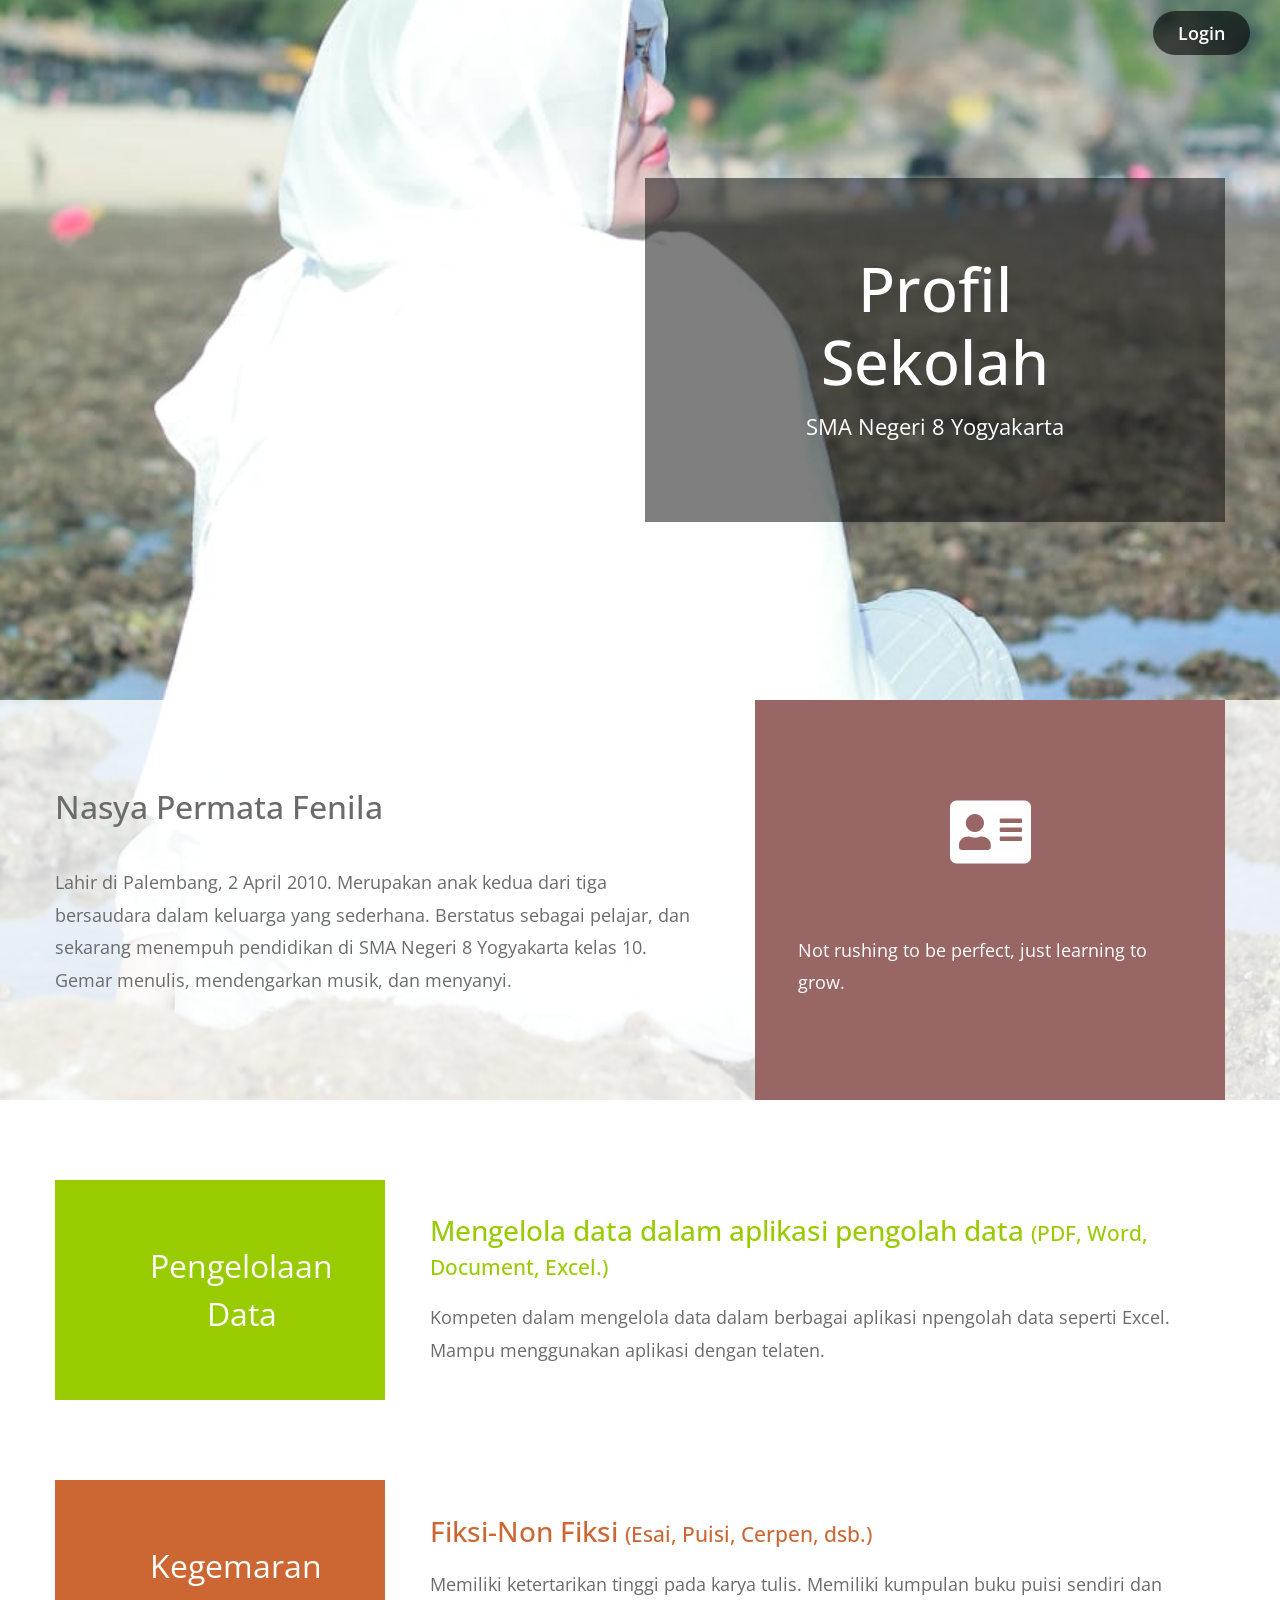
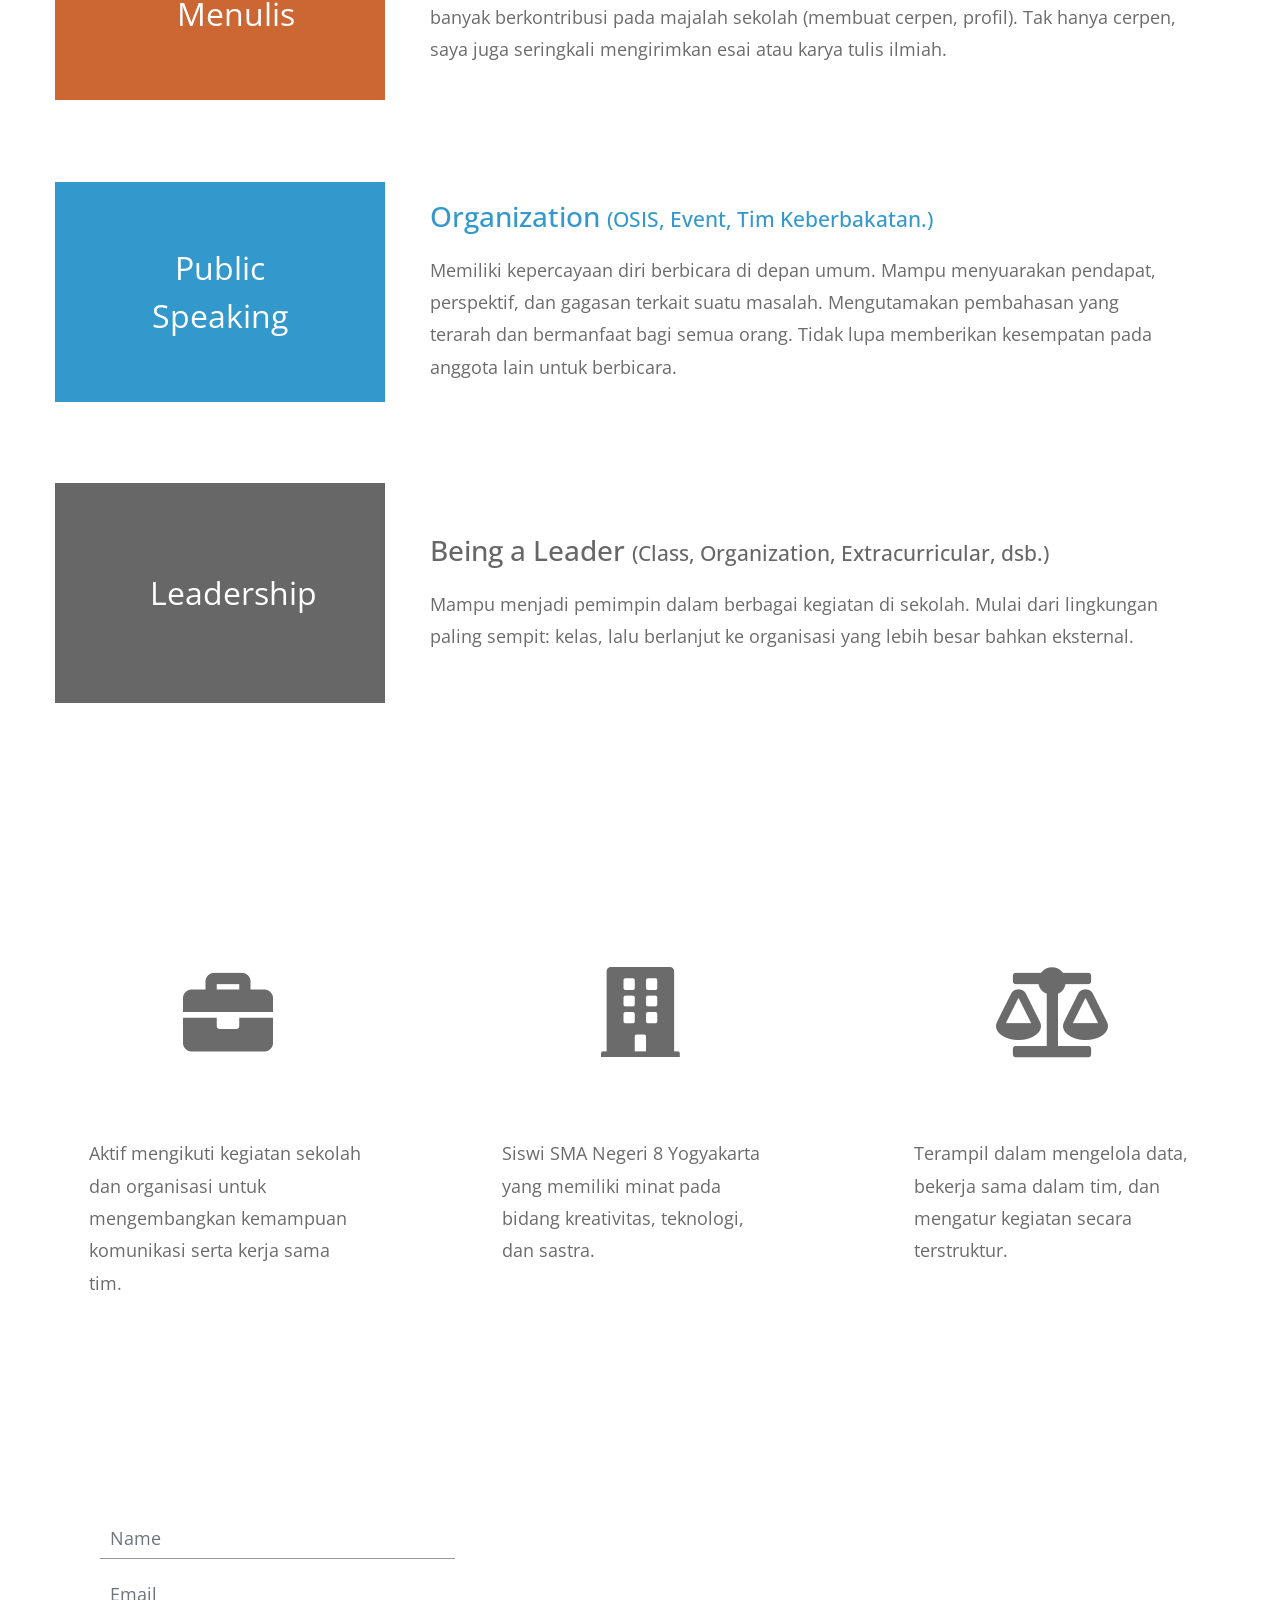
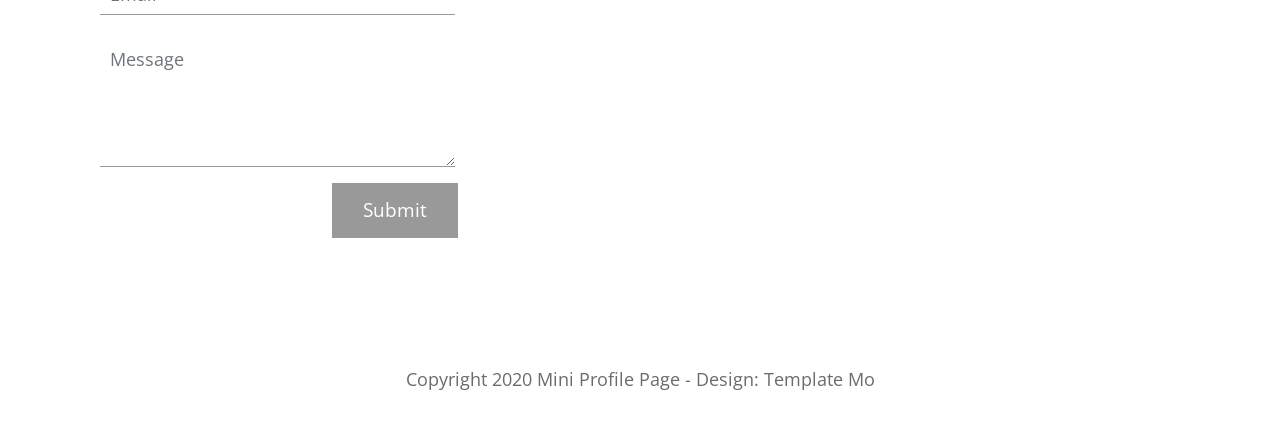
==== index.html @ 08b3619f "Update index.html" ====
<!DOCTYPE html>
<html lang="en">
  <head>
    <meta charset="UTF-8" />
    <meta name="viewport" content="width=device-width, initial-scale=1.0" />
    <meta http-equiv="X-UA-Compatible" content="ie=edge" />
    <link rel="stylesheet" href="https://fonts.googleapis.com/css?family=Open+Sans:400,600" />
    <link rel="stylesheet" href="css/all.min.css" />
    <link rel="stylesheet" href="css/bootstrap.min.css" />
    <link rel="stylesheet" href="css/templatemo-style.css" />
    <title>Profil - Nasya Permata Fenila</title>
    
<!--
Mini Profile Template
https://templatemo.com/tm-530-mini-profile
-->
  </head>
  <body>
    
<div class="login-container">
  <a href="login/index.html" class="login-btn">Login</a>
</div>
    
    <!-- Welcome Section -->
    <section id="tmWelcome" class="parallax-window" data-parallax="scroll" data-image-src="img/WhatsApp Image 2026-05-20 at 10.12.50.jpeg">
      <div class="container-fluid tm-brand-container-outer">
        <div class="row">
          <div class="col-12">
            <!-- Logo Area -->
            <!-- Black transparent bg -->
            <div class="ml-auto mr-0 tm-bg-black-transparent text-white tm-brand-container-inner">
              <div class="tm-brand-container text-center">
                <h1 class="tm-brand-name">Profil Sekolah</h1>
                <p class="tm-brand-description mb-0">SMA Negeri 8 Yogyakarta</p>
              </div>
            </div>
          </div>
        </div>
      </div>

      <div class="tm-bg-white-transparent tm-welcome-container">
        <div class="container-fluid">
          <div class="row h-100">
            <!-- Welcome Text -->
            <!-- White transparent bg -->
            <div class="col-md-7 tm-welcome-left-col">
              <div class="tm-welcome-left">
                <h2 class="tm-welcome-title">Nasya Permata Fenila</h2>
                <h3 id="welcomeUser"></h3>
                <p class="pb-0">
                  Lahir di Palembang, 2 April 2010. Merupakan anak kedua dari tiga bersaudara dalam keluarga yang sederhana. Berstatus sebagai pelajar, dan sekarang menempuh pendidikan di SMA Negeri 8 Yogyakarta kelas 10. Gemar menulis, mendengarkan musik, dan menyanyi.  </p>
              </div>
            </div>
            <!-- Brown bg -->
            <div class="col-md-5">
              <div class="tm-welcome-right">
                <i class="fas fa-4x fa-address-card p-3 tm-welcome-icon"></i>
                <p class="mb-0">
                  Not rushing to be perfect, just learning to grow.
                </p>
              </div>
            </div>
          </div>
        </div>
      </div>
    </section>
    <!-- End Welcome section -->

    <!-- Portfolio section -->
    <section id="tmPortfolio">
      <div class="container-fluid">
        <div class="row">
          <div class="col-12">
            <div class="tm-portfolio-item">
              <div class="tm-portfolio-name text-white tm-bg-green">
                Pengelolaan Data
              </div>
              <div class="tm-portfolio-description">
                <h3 class="tm-text-green">
                  Mengelola data dalam aplikasi pengolah data
                  <span class="tm-title-small">(PDF, Word, Document, Excel.)</span>
                </h3>
                <p class="mb-0">
                  Kompeten dalam mengelola data dalam berbagai aplikasi npengolah data seperti Excel. Mampu menggunakan aplikasi dengan telaten.
                </p>
              </div>
            </div>

            <div class="tm-portfolio-item">
              <div class="tm-portfolio-name text-white tm-bg-orange">
                Kegemaran Menulis
              </div>
              <div class="tm-portfolio-description">
                <h3 class="tm-text-orange">
                  Fiksi-Non Fiksi
                  <span class="tm-title-small">(Esai, Puisi, Cerpen, dsb.)</span>
                </h3>
                <p class="mb-0">
                  Memiliki ketertarikan tinggi pada karya tulis. Memiliki kumpulan buku puisi sendiri dan banyak berkontribusi
                  pada majalah sekolah (membuat cerpen, profil).   Tak hanya cerpen, saya juga seringkali mengirimkan esai atau karya tulis ilmiah.
                </p>
              </div>
            </div>

            <div class="tm-portfolio-item">
              <div class="tm-portfolio-name text-white tm-bg-blue">
                Public Speaking
              </div>
              <div class="tm-portfolio-description">
                <h3 class="tm-text-blue">
                  Organization
                  <span class="tm-title-small">(OSIS, Event, Tim Keberbakatan.)</span>
                </h3>
                <p class="mb-0">
                  Memiliki kepercayaan diri berbicara di depan umum. Mampu menyuarakan pendapat, perspektif, dan gagasan terkait suatu masalah.
                  Mengutamakan pembahasan yang terarah dan bermanfaat bagi semua orang. Tidak lupa memberikan kesempatan pada anggota lain untuk berbicara.
                </p>
              </div>
            </div>

            <div class="tm-portfolio-item">
              <div class="tm-portfolio-name text-white tm-bg-dark-gray">
                Leadership
              </div>
              <div class="tm-portfolio-description">
                <h3 class="tm-text-dark-gray">
                  Being a Leader
                  <span class="tm-title-small">
                    (Class, Organization, Extracurricular, dsb.)
                  </span>
                </h3>
                <p class="mb-0">
                  Mampu menjadi pemimpin dalam berbagai kegiatan di sekolah. Mulai dari lingkungan paling sempit: kelas, lalu berlanjut ke organisasi yang lebih besar bahkan eksternal.
                </p>
              </div>
            </div>
          </div>
        </div>
      </div>
    </section>
    <!-- End portfolio section -->

    <!-- Contact section -->
    <div id="tmContact" class="parallax-window" data-parallax="scroll" data-image-src="img/img/WhatsApp Image 2026-05-20 at 10.12.40.jpeg">
      <div class="container-fluid">
        <div class="row">
          <div class="col-12">
            <div class="tm-contact-items-container">
              <div class="tm-contact-item">
                <i class="fas fa-5x fa-briefcase tm-contact-item-icon"></i>
                <p class="mb-0">
                  Aktif mengikuti kegiatan sekolah dan organisasi untuk mengembangkan kemampuan komunikasi serta kerja sama tim.
                </p>
              </div>
              <div class="tm-contact-item">
                <i class="fas fa-5x fa-building tm-contact-item-icon"></i>
                <p class="mb-0">
                  Siswi SMA Negeri 8 Yogyakarta yang memiliki minat pada bidang kreativitas, teknologi, dan sastra.
                </p>
              </div>

              <div class="tm-contact-item">
                <i class="fas fa-5x fa-balance-scale tm-contact-item-icon"></i>
                <p class="mb-0">
                  Terampil dalam mengelola data, bekerja sama dalam tim, dan mengatur kegiatan secara terstruktur.
                </p>
              </div>
            </div>
          </div>
        </div>

        <div class="row">
          <div class="col-12">
            <form
              action="index.html"
              method="POST"
              id="tmContactForm"
              class="tm-bg-white-transparent"
            >
              <div class="form-group">
                <input
                  type="text"
                  id="contact_name"
                  name="contact_name"
                  class="form-control rounded-0 border-top-0 border-right-0 border-left-0"
                  placeholder="Name"
                  required
                />
              </div>
              <div class="form-group">
                <input
                  type="email"
                  id="contact_email"
                  name="contact_email"
                  class="form-control rounded-0 border-top-0 border-right-0 border-left-0"
                  placeholder="Email"
                  required
                />
              </div>
              <div class="form-group">
                <textarea
                  rows="4"
                  id="contact_message"
                  name="contact_message"
                  class="form-control rounded-0 border-top-0 border-right-0 border-left-0"
                  placeholder="Message"
                  required
                ></textarea>
              </div>
              <div class="text-center">
                <button
                  type="submit"
                  class="btn tm-btn-submit rounded-0 text-white"
                >
                  Submit
                </button>
              </div>
            </form>
          </div>
        </div>
        <!-- row -->
        <div class="row">
          <footer class="col-12">
            <p class="text-center tm-copyright-text">
            Copyright 2020 Mini Profile Page 
            
            - Design: Template Mo</p>
          </footer>
        </div>
      </div>
      <!-- container -->
    </div>
    <!-- section -->
    <script src="js/jquery.min.js"></script>
    <script src="js/parallax.min.js"></script>
    <script>
      function detectMsBrowser() {
        using_ms_browser =
          navigator.appName == "Microsoft Internet Explorer" ||
          (navigator.appName == "Netscape" &&
            navigator.appVersion.indexOf("Edge") > -1) ||
          (navigator.appName == "Netscape" &&
            navigator.appVersion.indexOf("Trident") > -1);

        if (using_ms_browser == true) {
          alert(
            "Please use Chrome or Firefox for the best browsing experience!"
          );
        }
      }
      function setBrandMarginTop() {
        var bottomContainerHeight = $(".tm-welcome-container").height();

        $(".tm-brand-container-outer").css({
          "margin-top": -bottomContainerHeight + "px"
        });
      }

      $(function() {
        setBrandMarginTop();
        detectMsBrowser();

        // Handle window resize event
        $(window).resize(function() {
          setBrandMarginTop();
        });
      });
    <script src="login/js/welcome.js"></script>
  </body>
</html>
---- css/all.min.css ----
.fa,.fab,.fal,.far,.fas{-moz-osx-font-smoothing:grayscale;-webkit-font-smoothing:antialiased;display:inline-block;font-style:normal;font-variant:normal;text-rendering:auto;line-height:1}.fa-lg{font-size:1.33333em;line-height:.75em;vertical-align:-.0667em}.fa-xs{font-size:.75em}.fa-sm{font-size:.875em}.fa-1x{font-size:1em}.fa-2x{font-size:2em}.fa-3x{font-size:3em}.fa-4x{font-size:4em}.fa-5x{font-size:5em}.fa-6x{font-size:6em}.fa-7x{font-size:7em}.fa-8x{font-size:8em}.fa-9x{font-size:9em}.fa-10x{font-size:10em}.fa-fw{text-align:center;width:1.25em}.fa-ul{list-style-type:none;margin-left:2.5em;padding-left:0}.fa-ul>li{position:relative}.fa-li{left:-2em;position:absolute;text-align:center;width:2em;line-height:inherit}.fa-border{border:.08em solid #eee;border-radius:.1em;padding:.2em .25em .15em}.fa-pull-left{float:left}.fa-pull-right{float:right}.fa.fa-pull-left,.fab.fa-pull-left,.fal.fa-pull-left,.far.fa-pull-left,.fas.fa-pull-left{margin-right:.3em}.fa.fa-pull-right,.fab.fa-pull-right,.fal.fa-pull-right,.far.fa-pull-right,.fas.fa-pull-right{margin-left:.3em}.fa-spin{animation:fa-spin 2s infinite linear}.fa-pulse{animation:fa-spin 1s infinite steps(8)}@keyframes fa-spin{0%{transform:rotate(0deg)}to{transform:rotate(1turn)}}.fa-rotate-90{-ms-filter:"progid:DXImageTransform.Microsoft.BasicImage(rotation=1)";transform:rotate(90deg)}.fa-rotate-180{-ms-filter:"progid:DXImageTransform.Microsoft.BasicImage(rotation=2)";transform:rotate(180deg)}.fa-rotate-270{-ms-filter:"progid:DXImageTransform.Microsoft.BasicImage(rotation=3)";transform:rotate(270deg)}.fa-flip-horizontal{-ms-filter:"progid:DXImageTransform.Microsoft.BasicImage(rotation=0, mirror=1)";transform:scaleX(-1)}.fa-flip-vertical{transform:scaleY(-1)}.fa-flip-both,.fa-flip-horizontal.fa-flip-vertical,.fa-flip-vertical{-ms-filter:"progid:DXImageTransform.Microsoft.BasicImage(rotation=2, mirror=1)"}.fa-flip-both,.fa-flip-horizontal.fa-flip-vertical{transform:scale(-1)}:root .fa-flip-both,:root .fa-flip-horizontal,:root .fa-flip-vertical,:root .fa-rotate-90,:root .fa-rotate-180,:root .fa-rotate-270{filter:none}.fa-stack{display:inline-block;height:2em;line-height:2em;position:relative;vertical-align:middle;width:2.5em}.fa-stack-1x,.fa-stack-2x{left:0;position:absolute;text-align:center;width:100%}.fa-stack-1x{line-height:inherit}.fa-stack-2x{font-size:2em}.fa-inverse{color:#fff}.fa-500px:before{content:"\f26e"}.fa-accessible-icon:before{content:"\f368"}.fa-accusoft:before{content:"\f369"}.fa-acquisitions-incorporated:before{content:"\f6af"}.fa-ad:before{content:"\f641"}.fa-address-book:before{content:"\f2b9"}.fa-address-card:before{content:"\f2bb"}.fa-adjust:before{content:"\f042"}.fa-adn:before{content:"\f170"}.fa-adobe:before{content:"\f778"}.fa-adversal:before{content:"\f36a"}.fa-affiliatetheme:before{content:"\f36b"}.fa-air-freshener:before{content:"\f5d0"}.fa-algolia:before{content:"\f36c"}.fa-align-center:before{content:"\f037"}.fa-align-justify:before{content:"\f039"}.fa-align-left:before{content:"\f036"}.fa-align-right:before{content:"\f038"}.fa-alipay:before{content:"\f642"}.fa-allergies:before{content:"\f461"}.fa-amazon:before{content:"\f270"}.fa-amazon-pay:before{content:"\f42c"}.fa-ambulance:before{content:"\f0f9"}.fa-american-sign-language-interpreting:before{content:"\f2a3"}.fa-amilia:before{content:"\f36d"}.fa-anchor:before{content:"\f13d"}.fa-android:before{content:"\f17b"}.fa-angellist:before{content:"\f209"}.fa-angle-double-down:before{content:"\f103"}.fa-angle-double-left:before{content:"\f100"}.fa-angle-double-right:before{content:"\f101"}.fa-angle-double-up:before{content:"\f102"}.fa-angle-down:before{content:"\f107"}.fa-angle-left:before{content:"\f104"}.fa-angle-right:before{content:"\f105"}.fa-angle-up:before{content:"\f106"}.fa-angry:before{content:"\f556"}.fa-angrycreative:before{content:"\f36e"}.fa-angular:before{content:"\f420"}.fa-ankh:before{content:"\f644"}.fa-app-store:before{content:"\f36f"}.fa-app-store-ios:before{content:"\f370"}.fa-apper:before{content:"\f371"}.fa-apple:before{content:"\f179"}.fa-apple-alt:before{content:"\f5d1"}.fa-apple-pay:before{content:"\f415"}.fa-archive:before{content:"\f187"}.fa-archway:before{content:"\f557"}.fa-arrow-alt-circle-down:before{content:"\f358"}.fa-arrow-alt-circle-left:before{content:"\f359"}.fa-arrow-alt-circle-right:before{content:"\f35a"}.fa-arrow-alt-circle-up:before{content:"\f35b"}.fa-arrow-circle-down:before{content:"\f0ab"}.fa-arrow-circle-left:before{content:"\f0a8"}.fa-arrow-circle-right:before{content:"\f0a9"}.fa-arrow-circle-up:before{content:"\f0aa"}.fa-arrow-down:before{content:"\f063"}.fa-arrow-left:before{content:"\f060"}.fa-arrow-right:before{content:"\f061"}.fa-arrow-up:before{content:"\f062"}.fa-arrows-alt:before{content:"\f0b2"}.fa-arrows-alt-h:before{content:"\f337"}.fa-arrows-alt-v:before{content:"\f338"}.fa-artstation:before{content:"\f77a"}.fa-assistive-listening-systems:before{content:"\f2a2"}.fa-asterisk:before{content:"\f069"}.fa-asymmetrik:before{content:"\f372"}.fa-at:before{content:"\f1fa"}.fa-atlas:before{content:"\f558"}.fa-atlassian:before{content:"\f77b"}.fa-atom:before{content:"\f5d2"}.fa-audible:before{content:"\f373"}.fa-audio-description:before{content:"\f29e"}.fa-autoprefixer:before{content:"\f41c"}.fa-avianex:before{content:"\f374"}.fa-aviato:before{content:"\f421"}.fa-award:before{content:"\f559"}.fa-aws:before{content:"\f375"}.fa-baby:before{content:"\f77c"}.fa-baby-carriage:before{content:"\f77d"}.fa-backspace:before{content:"\f55a"}.fa-backward:before{content:"\f04a"}.fa-bacon:before{content:"\f7e5"}.fa-balance-scale:before{content:"\f24e"}.fa-ban:before{content:"\f05e"}.fa-band-aid:before{content:"\f462"}.fa-bandcamp:before{content:"\f2d5"}.fa-barcode:before{content:"\f02a"}.fa-bars:before{content:"\f0c9"}.fa-baseball-ball:before{content:"\f433"}.fa-basketball-ball:before{content:"\f434"}.fa-bath:before{content:"\f2cd"}.fa-battery-empty:before{content:"\f244"}.fa-battery-full:before{content:"\f240"}.fa-battery-half:before{content:"\f242"}.fa-battery-quarter:before{content:"\f243"}.fa-battery-three-quarters:before{content:"\f241"}.fa-bed:before{content:"\f236"}.fa-beer:before{content:"\f0fc"}.fa-behance:before{content:"\f1b4"}.fa-behance-square:before{content:"\f1b5"}.fa-bell:before{content:"\f0f3"}.fa-bell-slash:before{content:"\f1f6"}.fa-bezier-curve:before{content:"\f55b"}.fa-bible:before{content:"\f647"}.fa-bicycle:before{content:"\f206"}.fa-bimobject:before{content:"\f378"}.fa-binoculars:before{content:"\f1e5"}.fa-biohazard:before{content:"\f780"}.fa-birthday-cake:before{content:"\f1fd"}.fa-bitbucket:before{content:"\f171"}.fa-bitcoin:before{content:"\f379"}.fa-bity:before{content:"\f37a"}.fa-black-tie:before{content:"\f27e"}.fa-blackberry:before{content:"\f37b"}.fa-blender:before{content:"\f517"}.fa-blender-phone:before{content:"\f6b6"}.fa-blind:before{content:"\f29d"}.fa-blog:before{content:"\f781"}.fa-blogger:before{content:"\f37c"}.fa-blogger-b:before{content:"\f37d"}.fa-bluetooth:before{content:"\f293"}.fa-bluetooth-b:before{content:"\f294"}.fa-bold:before{content:"\f032"}.fa-bolt:before{content:"\f0e7"}.fa-bomb:before{content:"\f1e2"}.fa-bone:before{content:"\f5d7"}.fa-bong:before{content:"\f55c"}.fa-book:before{content:"\f02d"}.fa-book-dead:before{content:"\f6b7"}.fa-book-medical:before{content:"\f7e6"}.fa-book-open:before{content:"\f518"}.fa-book-reader:before{content:"\f5da"}.fa-bookmark:before{content:"\f02e"}.fa-bowling-ball:before{content:"\f436"}.fa-box:before{content:"\f466"}.fa-box-open:before{content:"\f49e"}.fa-boxes:before{content:"\f468"}.fa-braille:before{content:"\f2a1"}.fa-brain:before{content:"\f5dc"}.fa-bread-slice:before{content:"\f7ec"}.fa-briefcase:before{content:"\f0b1"}.fa-briefcase-medical:before{content:"\f469"}.fa-broadcast-tower:before{content:"\f519"}.fa-broom:before{content:"\f51a"}.fa-brush:before{content:"\f55d"}.fa-btc:before{content:"\f15a"}.fa-bug:before{content:"\f188"}.fa-building:before{content:"\f1ad"}.fa-bullhorn:before{content:"\f0a1"}.fa-bullseye:before{content:"\f140"}.fa-burn:before{content:"\f46a"}.fa-buromobelexperte:before{content:"\f37f"}.fa-bus:before{content:"\f207"}.fa-bus-alt:before{content:"\f55e"}.fa-business-time:before{content:"\f64a"}.fa-buysellads:before{content:"\f20d"}.fa-calculator:before{content:"\f1ec"}.fa-calendar:before{content:"\f133"}.fa-calendar-alt:before{content:"\f073"}.fa-calendar-check:before{content:"\f274"}.fa-calendar-day:before{content:"\f783"}.fa-calendar-minus:before{content:"\f272"}.fa-calendar-plus:before{content:"\f271"}.fa-calendar-times:before{content:"\f273"}.fa-calendar-week:before{content:"\f784"}.fa-camera:before{content:"\f030"}.fa-camera-retro:before{content:"\f083"}.fa-campground:before{content:"\f6bb"}.fa-canadian-maple-leaf:before{content:"\f785"}.fa-candy-cane:before{content:"\f786"}.fa-cannabis:before{content:"\f55f"}.fa-capsules:before{content:"\f46b"}.fa-car:before{content:"\f1b9"}.fa-car-alt:before{content:"\f5de"}.fa-car-battery:before{content:"\f5df"}.fa-car-crash:before{content:"\f5e1"}.fa-car-side:before{content:"\f5e4"}.fa-caret-down:before{content:"\f0d7"}.fa-caret-left:before{content:"\f0d9"}.fa-caret-right:before{content:"\f0da"}.fa-caret-square-down:before{content:"\f150"}.fa-caret-square-left:before{content:"\f191"}.fa-caret-square-right:before{content:"\f152"}.fa-caret-square-up:before{content:"\f151"}.fa-caret-up:before{content:"\f0d8"}.fa-carrot:before{content:"\f787"}.fa-cart-arrow-down:before{content:"\f218"}.fa-cart-plus:before{content:"\f217"}.fa-cash-register:before{content:"\f788"}.fa-cat:before{content:"\f6be"}.fa-cc-amazon-pay:before{content:"\f42d"}.fa-cc-amex:before{content:"\f1f3"}.fa-cc-apple-pay:before{content:"\f416"}.fa-cc-diners-club:before{content:"\f24c"}.fa-cc-discover:before{content:"\f1f2"}.fa-cc-jcb:before{content:"\f24b"}.fa-cc-mastercard:before{content:"\f1f1"}.fa-cc-paypal:before{content:"\f1f4"}.fa-cc-stripe:before{content:"\f1f5"}.fa-cc-visa:before{content:"\f1f0"}.fa-centercode:before{content:"\f380"}.fa-centos:before{content:"\f789"}.fa-certificate:before{content:"\f0a3"}.fa-chair:before{content:"\f6c0"}.fa-chalkboard:before{content:"\f51b"}.fa-chalkboard-teacher:before{content:"\f51c"}.fa-charging-station:before{content:"\f5e7"}.fa-chart-area:before{content:"\f1fe"}.fa-chart-bar:before{content:"\f080"}.fa-chart-line:before{content:"\f201"}.fa-chart-pie:before{content:"\f200"}.fa-check:before{content:"\f00c"}.fa-check-circle:before{content:"\f058"}.fa-check-double:before{content:"\f560"}.fa-check-square:before{content:"\f14a"}.fa-cheese:before{content:"\f7ef"}.fa-chess:before{content:"\f439"}.fa-chess-bishop:before{content:"\f43a"}.fa-chess-board:before{content:"\f43c"}.fa-chess-king:before{content:"\f43f"}.fa-chess-knight:before{content:"\f441"}.fa-chess-pawn:before{content:"\f443"}.fa-chess-queen:before{content:"\f445"}.fa-chess-rook:before{content:"\f447"}.fa-chevron-circle-down:before{content:"\f13a"}.fa-chevron-circle-left:before{content:"\f137"}.fa-chevron-circle-right:before{content:"\f138"}.fa-chevron-circle-up:before{content:"\f139"}.fa-chevron-down:before{content:"\f078"}.fa-chevron-left:before{content:"\f053"}.fa-chevron-right:before{content:"\f054"}.fa-chevron-up:before{content:"\f077"}.fa-child:before{content:"\f1ae"}.fa-chrome:before{content:"\f268"}.fa-church:before{content:"\f51d"}.fa-circle:before{content:"\f111"}.fa-circle-notch:before{content:"\f1ce"}.fa-city:before{content:"\f64f"}.fa-clinic-medical:before{content:"\f7f2"}.fa-clipboard:before{content:"\f328"}.fa-clipboard-check:before{content:"\f46c"}.fa-clipboard-list:before{content:"\f46d"}.fa-clock:before{content:"\f017"}.fa-clone:before{content:"\f24d"}.fa-closed-captioning:before{content:"\f20a"}.fa-cloud:before{content:"\f0c2"}.fa-cloud-download-alt:before{content:"\f381"}.fa-cloud-meatball:before{content:"\f73b"}.fa-cloud-moon:before{content:"\f6c3"}.fa-cloud-moon-rain:before{content:"\f73c"}.fa-cloud-rain:before{content:"\f73d"}.fa-cloud-showers-heavy:before{content:"\f740"}.fa-cloud-sun:before{content:"\f6c4"}.fa-cloud-sun-rain:before{content:"\f743"}.fa-cloud-upload-alt:before{content:"\f382"}.fa-cloudscale:before{content:"\f383"}.fa-cloudsmith:before{content:"\f384"}.fa-cloudversify:before{content:"\f385"}.fa-cocktail:before{content:"\f561"}.fa-code:before{content:"\f121"}.fa-code-branch:before{content:"\f126"}.fa-codepen:before{content:"\f1cb"}.fa-codiepie:before{content:"\f284"}.fa-coffee:before{content:"\f0f4"}.fa-cog:before{content:"\f013"}.fa-cogs:before{content:"\f085"}.fa-coins:before{content:"\f51e"}.fa-columns:before{content:"\f0db"}.fa-comment:before{content:"\f075"}.fa-comment-alt:before{content:"\f27a"}.fa-comment-dollar:before{content:"\f651"}.fa-comment-dots:before{content:"\f4ad"}.fa-comment-medical:before{content:"\f7f5"}.fa-comment-slash:before{content:"\f4b3"}.fa-comments:before{content:"\f086"}.fa-comments-dollar:before{content:"\f653"}.fa-compact-disc:before{content:"\f51f"}.fa-compass:before{content:"\f14e"}.fa-compress:before{content:"\f066"}.fa-compress-arrows-alt:before{content:"\f78c"}.fa-concierge-bell:before{content:"\f562"}.fa-confluence:before{content:"\f78d"}.fa-connectdevelop:before{content:"\f20e"}.fa-contao:before{content:"\f26d"}.fa-cookie:before{content:"\f563"}.fa-cookie-bite:before{content:"\f564"}.fa-copy:before{content:"\f0c5"}.fa-copyright:before{content:"\f1f9"}.fa-couch:before{content:"\f4b8"}.fa-cpanel:before{content:"\f388"}.fa-creative-commons:before{content:"\f25e"}.fa-creative-commons-by:before{content:"\f4e7"}.fa-creative-commons-nc:before{content:"\f4e8"}.fa-creative-commons-nc-eu:before{content:"\f4e9"}.fa-creative-commons-nc-jp:before{content:"\f4ea"}.fa-creative-commons-nd:before{content:"\f4eb"}.fa-creative-commons-pd:before{content:"\f4ec"}.fa-creative-commons-pd-alt:before{content:"\f4ed"}.fa-creative-commons-remix:before{content:"\f4ee"}.fa-creative-commons-sa:before{content:"\f4ef"}.fa-creative-commons-sampling:before{content:"\f4f0"}.fa-creative-commons-sampling-plus:before{content:"\f4f1"}.fa-creative-commons-share:before{content:"\f4f2"}.fa-creative-commons-zero:before{content:"\f4f3"}.fa-credit-card:before{content:"\f09d"}.fa-critical-role:before{content:"\f6c9"}.fa-crop:before{content:"\f125"}.fa-crop-alt:before{content:"\f565"}.fa-cross:before{content:"\f654"}.fa-crosshairs:before{content:"\f05b"}.fa-crow:before{content:"\f520"}.fa-crown:before{content:"\f521"}.fa-crutch:before{content:"\f7f7"}.fa-css3:before{content:"\f13c"}.fa-css3-alt:before{content:"\f38b"}.fa-cube:before{content:"\f1b2"}.fa-cubes:before{content:"\f1b3"}.fa-cut:before{content:"\f0c4"}.fa-cuttlefish:before{content:"\f38c"}.fa-d-and-d:before{content:"\f38d"}.fa-d-and-d-beyond:before{content:"\f6ca"}.fa-dashcube:before{content:"\f210"}.fa-database:before{content:"\f1c0"}.fa-deaf:before{content:"\f2a4"}.fa-delicious:before{content:"\f1a5"}.fa-democrat:before{content:"\f747"}.fa-deploydog:before{content:"\f38e"}.fa-deskpro:before{content:"\f38f"}.fa-desktop:before{content:"\f108"}.fa-dev:before{content:"\f6cc"}.fa-deviantart:before{content:"\f1bd"}.fa-dharmachakra:before{content:"\f655"}.fa-dhl:before{content:"\f790"}.fa-diagnoses:before{content:"\f470"}.fa-diaspora:before{content:"\f791"}.fa-dice:before{content:"\f522"}.fa-dice-d20:before{content:"\f6cf"}.fa-dice-d6:before{content:"\f6d1"}.fa-dice-five:before{content:"\f523"}.fa-dice-four:before{content:"\f524"}.fa-dice-one:before{content:"\f525"}.fa-dice-six:before{content:"\f526"}.fa-dice-three:before{content:"\f527"}.fa-dice-two:before{content:"\f528"}.fa-digg:before{content:"\f1a6"}.fa-digital-ocean:before{content:"\f391"}.fa-digital-tachograph:before{content:"\f566"}.fa-directions:before{content:"\f5eb"}.fa-discord:before{content:"\f392"}.fa-discourse:before{content:"\f393"}.fa-divide:before{content:"\f529"}.fa-dizzy:before{content:"\f567"}.fa-dna:before{content:"\f471"}.fa-dochub:before{content:"\f394"}.fa-docker:before{content:"\f395"}.fa-dog:before{content:"\f6d3"}.fa-dollar-sign:before{content:"\f155"}.fa-dolly:before{content:"\f472"}.fa-dolly-flatbed:before{content:"\f474"}.fa-donate:before{content:"\f4b9"}.fa-door-closed:before{content:"\f52a"}.fa-door-open:before{content:"\f52b"}.fa-dot-circle:before{content:"\f192"}.fa-dove:before{content:"\f4ba"}.fa-download:before{content:"\f019"}.fa-draft2digital:before{content:"\f396"}.fa-drafting-compass:before{content:"\f568"}.fa-dragon:before{content:"\f6d5"}.fa-draw-polygon:before{content:"\f5ee"}.fa-dribbble:before{content:"\f17d"}.fa-dribbble-square:before{content:"\f397"}.fa-dropbox:before{content:"\f16b"}.fa-drum:before{content:"\f569"}.fa-drum-steelpan:before{content:"\f56a"}.fa-drumstick-bite:before{content:"\f6d7"}.fa-drupal:before{content:"\f1a9"}.fa-dumbbell:before{content:"\f44b"}.fa-dumpster:before{content:"\f793"}.fa-dumpster-fire:before{content:"\f794"}.fa-dungeon:before{content:"\f6d9"}.fa-dyalog:before{content:"\f399"}.fa-earlybirds:before{content:"\f39a"}.fa-ebay:before{content:"\f4f4"}.fa-edge:before{content:"\f282"}.fa-edit:before{content:"\f044"}.fa-egg:before{content:"\f7fb"}.fa-eject:before{content:"\f052"}.fa-elementor:before{content:"\f430"}.fa-ellipsis-h:before{content:"\f141"}.fa-ellipsis-v:before{content:"\f142"}.fa-ello:before{content:"\f5f1"}.fa-ember:before{content:"\f423"}.fa-empire:before{content:"\f1d1"}.fa-envelope:before{content:"\f0e0"}.fa-envelope-open:before{content:"\f2b6"}.fa-envelope-open-text:before{content:"\f658"}.fa-envelope-square:before{content:"\f199"}.fa-envira:before{content:"\f299"}.fa-equals:before{content:"\f52c"}.fa-eraser:before{content:"\f12d"}.fa-erlang:before{content:"\f39d"}.fa-ethereum:before{content:"\f42e"}.fa-ethernet:before{content:"\f796"}.fa-etsy:before{content:"\f2d7"}.fa-euro-sign:before{content:"\f153"}.fa-exchange-alt:before{content:"\f362"}.fa-exclamation:before{content:"\f12a"}.fa-exclamation-circle:before{content:"\f06a"}.fa-exclamation-triangle:before{content:"\f071"}.fa-expand:before{content:"\f065"}.fa-expand-arrows-alt:before{content:"\f31e"}.fa-expeditedssl:before{content:"\f23e"}.fa-external-link-alt:before{content:"\f35d"}.fa-external-link-square-alt:before{content:"\f360"}.fa-eye:before{content:"\f06e"}.fa-eye-dropper:before{content:"\f1fb"}.fa-eye-slash:before{content:"\f070"}.fa-facebook:before{content:"\f09a"}.fa-facebook-f:before{content:"\f39e"}.fa-facebook-messenger:before{content:"\f39f"}.fa-facebook-square:before{content:"\f082"}.fa-fantasy-flight-games:before{content:"\f6dc"}.fa-fast-backward:before{content:"\f049"}.fa-fast-forward:before{content:"\f050"}.fa-fax:before{content:"\f1ac"}.fa-feather:before{content:"\f52d"}.fa-feather-alt:before{content:"\f56b"}.fa-fedex:before{content:"\f797"}.fa-fedora:before{content:"\f798"}.fa-female:before{content:"\f182"}.fa-fighter-jet:before{content:"\f0fb"}.fa-figma:before{content:"\f799"}.fa-file:before{content:"\f15b"}.fa-file-alt:before{content:"\f15c"}.fa-file-archive:before{content:"\f1c6"}.fa-file-audio:before{content:"\f1c7"}.fa-file-code:before{content:"\f1c9"}.fa-file-contract:before{content:"\f56c"}.fa-file-csv:before{content:"\f6dd"}.fa-file-download:before{content:"\f56d"}.fa-file-excel:before{content:"\f1c3"}.fa-file-export:before{content:"\f56e"}.fa-file-image:before{content:"\f1c5"}.fa-file-import:before{content:"\f56f"}.fa-file-invoice:before{content:"\f570"}.fa-file-invoice-dollar:before{content:"\f571"}.fa-file-medical:before{content:"\f477"}.fa-file-medical-alt:before{content:"\f478"}.fa-file-pdf:before{content:"\f1c1"}.fa-file-powerpoint:before{content:"\f1c4"}.fa-file-prescription:before{content:"\f572"}.fa-file-signature:before{content:"\f573"}.fa-file-upload:before{content:"\f574"}.fa-file-video:before{content:"\f1c8"}.fa-file-word:before{content:"\f1c2"}.fa-fill:before{content:"\f575"}.fa-fill-drip:before{content:"\f576"}.fa-film:before{content:"\f008"}.fa-filter:before{content:"\f0b0"}.fa-fingerprint:before{content:"\f577"}.fa-fire:before{content:"\f06d"}.fa-fire-alt:before{content:"\f7e4"}.fa-fire-extinguisher:before{content:"\f134"}.fa-firefox:before{content:"\f269"}.fa-first-aid:before{content:"\f479"}.fa-first-order:before{content:"\f2b0"}.fa-first-order-alt:before{content:"\f50a"}.fa-firstdraft:before{content:"\f3a1"}.fa-fish:before{content:"\f578"}.fa-fist-raised:before{content:"\f6de"}.fa-flag:before{content:"\f024"}.fa-flag-checkered:before{content:"\f11e"}.fa-flag-usa:before{content:"\f74d"}.fa-flask:before{content:"\f0c3"}.fa-flickr:before{content:"\f16e"}.fa-flipboard:before{content:"\f44d"}.fa-flushed:before{content:"\f579"}.fa-fly:before{content:"\f417"}.fa-folder:before{content:"\f07b"}.fa-folder-minus:before{content:"\f65d"}.fa-folder-open:before{content:"\f07c"}.fa-folder-plus:before{content:"\f65e"}.fa-font:before{content:"\f031"}.fa-font-awesome:before{content:"\f2b4"}.fa-font-awesome-alt:before{content:"\f35c"}.fa-font-awesome-flag:before{content:"\f425"}.fa-font-awesome-logo-full:before{content:"\f4e6"}.fa-fonticons:before{content:"\f280"}.fa-fonticons-fi:before{content:"\f3a2"}.fa-football-ball:before{content:"\f44e"}.fa-fort-awesome:before{content:"\f286"}.fa-fort-awesome-alt:before{content:"\f3a3"}.fa-forumbee:before{content:"\f211"}.fa-forward:before{content:"\f04e"}.fa-foursquare:before{content:"\f180"}.fa-free-code-camp:before{content:"\f2c5"}.fa-freebsd:before{content:"\f3a4"}.fa-frog:before{content:"\f52e"}.fa-frown:before{content:"\f119"}.fa-frown-open:before{content:"\f57a"}.fa-fulcrum:before{content:"\f50b"}.fa-funnel-dollar:before{content:"\f662"}.fa-futbol:before{content:"\f1e3"}.fa-galactic-republic:before{content:"\f50c"}.fa-galactic-senate:before{content:"\f50d"}.fa-gamepad:before{content:"\f11b"}.fa-gas-pump:before{content:"\f52f"}.fa-gavel:before{content:"\f0e3"}.fa-gem:before{content:"\f3a5"}.fa-genderless:before{content:"\f22d"}.fa-get-pocket:before{content:"\f265"}.fa-gg:before{content:"\f260"}.fa-gg-circle:before{content:"\f261"}.fa-ghost:before{content:"\f6e2"}.fa-gift:before{content:"\f06b"}.fa-gifts:before{content:"\f79c"}.fa-git:before{content:"\f1d3"}.fa-git-square:before{content:"\f1d2"}.fa-github:before{content:"\f09b"}.fa-github-alt:before{content:"\f113"}.fa-github-square:before{content:"\f092"}.fa-gitkraken:before{content:"\f3a6"}.fa-gitlab:before{content:"\f296"}.fa-gitter:before{content:"\f426"}.fa-glass-cheers:before{content:"\f79f"}.fa-glass-martini:before{content:"\f000"}.fa-glass-martini-alt:before{content:"\f57b"}.fa-glass-whiskey:before{content:"\f7a0"}.fa-glasses:before{content:"\f530"}.fa-glide:before{content:"\f2a5"}.fa-glide-g:before{content:"\f2a6"}.fa-globe:before{content:"\f0ac"}.fa-globe-africa:before{content:"\f57c"}.fa-globe-americas:before{content:"\f57d"}.fa-globe-asia:before{content:"\f57e"}.fa-globe-europe:before{content:"\f7a2"}.fa-gofore:before{content:"\f3a7"}.fa-golf-ball:before{content:"\f450"}.fa-goodreads:before{content:"\f3a8"}.fa-goodreads-g:before{content:"\f3a9"}.fa-google:before{content:"\f1a0"}.fa-google-drive:before{content:"\f3aa"}.fa-google-play:before{content:"\f3ab"}.fa-google-plus:before{content:"\f2b3"}.fa-google-plus-g:before{content:"\f0d5"}.fa-google-plus-square:before{content:"\f0d4"}.fa-google-wallet:before{content:"\f1ee"}.fa-gopuram:before{content:"\f664"}.fa-graduation-cap:before{content:"\f19d"}.fa-gratipay:before{content:"\f184"}.fa-grav:before{content:"\f2d6"}.fa-greater-than:before{content:"\f531"}.fa-greater-than-equal:before{content:"\f532"}.fa-grimace:before{content:"\f57f"}.fa-grin:before{content:"\f580"}.fa-grin-alt:before{content:"\f581"}.fa-grin-beam:before{content:"\f582"}.fa-grin-beam-sweat:before{content:"\f583"}.fa-grin-hearts:before{content:"\f584"}.fa-grin-squint:before{content:"\f585"}.fa-grin-squint-tears:before{content:"\f586"}.fa-grin-stars:before{content:"\f587"}.fa-grin-tears:before{content:"\f588"}.fa-grin-tongue:before{content:"\f589"}.fa-grin-tongue-squint:before{content:"\f58a"}.fa-grin-tongue-wink:before{content:"\f58b"}.fa-grin-wink:before{content:"\f58c"}.fa-grip-horizontal:before{content:"\f58d"}.fa-grip-lines:before{content:"\f7a4"}.fa-grip-lines-vertical:before{content:"\f7a5"}.fa-grip-vertical:before{content:"\f58e"}.fa-gripfire:before{content:"\f3ac"}.fa-grunt:before{content:"\f3ad"}.fa-guitar:before{content:"\f7a6"}.fa-gulp:before{content:"\f3ae"}.fa-h-square:before{content:"\f0fd"}.fa-hacker-news:before{content:"\f1d4"}.fa-hacker-news-square:before{content:"\f3af"}.fa-hackerrank:before{content:"\f5f7"}.fa-hamburger:before{content:"\f805"}.fa-hammer:before{content:"\f6e3"}.fa-hamsa:before{content:"\f665"}.fa-hand-holding:before{content:"\f4bd"}.fa-hand-holding-heart:before{content:"\f4be"}.fa-hand-holding-usd:before{content:"\f4c0"}.fa-hand-lizard:before{content:"\f258"}.fa-hand-middle-finger:before{content:"\f806"}.fa-hand-paper:before{content:"\f256"}.fa-hand-peace:before{content:"\f25b"}.fa-hand-point-down:before{content:"\f0a7"}.fa-hand-point-left:before{content:"\f0a5"}.fa-hand-point-right:before{content:"\f0a4"}.fa-hand-point-up:before{content:"\f0a6"}.fa-hand-pointer:before{content:"\f25a"}.fa-hand-rock:before{content:"\f255"}.fa-hand-scissors:before{content:"\f257"}.fa-hand-spock:before{content:"\f259"}.fa-hands:before{content:"\f4c2"}.fa-hands-helping:before{content:"\f4c4"}.fa-handshake:before{content:"\f2b5"}.fa-hanukiah:before{content:"\f6e6"}.fa-hard-hat:before{content:"\f807"}.fa-hashtag:before{content:"\f292"}.fa-hat-wizard:before{content:"\f6e8"}.fa-haykal:before{content:"\f666"}.fa-hdd:before{content:"\f0a0"}.fa-heading:before{content:"\f1dc"}.fa-headphones:before{content:"\f025"}.fa-headphones-alt:before{content:"\f58f"}.fa-headset:before{content:"\f590"}.fa-heart:before{content:"\f004"}.fa-heart-broken:before{content:"\f7a9"}.fa-heartbeat:before{content:"\f21e"}.fa-helicopter:before{content:"\f533"}.fa-highlighter:before{content:"\f591"}.fa-hiking:before{content:"\f6ec"}.fa-hippo:before{content:"\f6ed"}.fa-hips:before{content:"\f452"}.fa-hire-a-helper:before{content:"\f3b0"}.fa-history:before{content:"\f1da"}.fa-hockey-puck:before{content:"\f453"}.fa-holly-berry:before{content:"\f7aa"}.fa-home:before{content:"\f015"}.fa-hooli:before{content:"\f427"}.fa-hornbill:before{content:"\f592"}.fa-horse:before{content:"\f6f0"}.fa-horse-head:before{content:"\f7ab"}.fa-hospital:before{content:"\f0f8"}.fa-hospital-alt:before{content:"\f47d"}.fa-hospital-symbol:before{content:"\f47e"}.fa-hot-tub:before{content:"\f593"}.fa-hotdog:before{content:"\f80f"}.fa-hotel:before{content:"\f594"}.fa-hotjar:before{content:"\f3b1"}.fa-hourglass:before{content:"\f254"}.fa-hourglass-end:before{content:"\f253"}.fa-hourglass-half:before{content:"\f252"}.fa-hourglass-start:before{content:"\f251"}.fa-house-damage:before{content:"\f6f1"}.fa-houzz:before{content:"\f27c"}.fa-hryvnia:before{content:"\f6f2"}.fa-html5:before{content:"\f13b"}.fa-hubspot:before{content:"\f3b2"}.fa-i-cursor:before{content:"\f246"}.fa-ice-cream:before{content:"\f810"}.fa-icicles:before{content:"\f7ad"}.fa-id-badge:before{content:"\f2c1"}.fa-id-card:before{content:"\f2c2"}.fa-id-card-alt:before{content:"\f47f"}.fa-igloo:before{content:"\f7ae"}.fa-image:before{content:"\f03e"}.fa-images:before{content:"\f302"}.fa-imdb:before{content:"\f2d8"}.fa-inbox:before{content:"\f01c"}.fa-indent:before{content:"\f03c"}.fa-industry:before{content:"\f275"}.fa-infinity:before{content:"\f534"}.fa-info:before{content:"\f129"}.fa-info-circle:before{content:"\f05a"}.fa-instagram:before{content:"\f16d"}.fa-intercom:before{content:"\f7af"}.fa-internet-explorer:before{content:"\f26b"}.fa-invision:before{content:"\f7b0"}.fa-ioxhost:before{content:"\f208"}.fa-italic:before{content:"\f033"}.fa-itunes:before{content:"\f3b4"}.fa-itunes-note:before{content:"\f3b5"}.fa-java:before{content:"\f4e4"}.fa-jedi:before{content:"\f669"}.fa-jedi-order:before{content:"\f50e"}.fa-jenkins:before{content:"\f3b6"}.fa-jira:before{content:"\f7b1"}.fa-joget:before{content:"\f3b7"}.fa-joint:before{content:"\f595"}.fa-joomla:before{content:"\f1aa"}.fa-journal-whills:before{content:"\f66a"}.fa-js:before{content:"\f3b8"}.fa-js-square:before{content:"\f3b9"}.fa-jsfiddle:before{content:"\f1cc"}.fa-kaaba:before{content:"\f66b"}.fa-kaggle:before{content:"\f5fa"}.fa-key:before{content:"\f084"}.fa-keybase:before{content:"\f4f5"}.fa-keyboard:before{content:"\f11c"}.fa-keycdn:before{content:"\f3ba"}.fa-khanda:before{content:"\f66d"}.fa-kickstarter:before{content:"\f3bb"}.fa-kickstarter-k:before{content:"\f3bc"}.fa-kiss:before{content:"\f596"}.fa-kiss-beam:before{content:"\f597"}.fa-kiss-wink-heart:before{content:"\f598"}.fa-kiwi-bird:before{content:"\f535"}.fa-korvue:before{content:"\f42f"}.fa-landmark:before{content:"\f66f"}.fa-language:before{content:"\f1ab"}.fa-laptop:before{content:"\f109"}.fa-laptop-code:before{content:"\f5fc"}.fa-laptop-medical:before{content:"\f812"}.fa-laravel:before{content:"\f3bd"}.fa-lastfm:before{content:"\f202"}.fa-lastfm-square:before{content:"\f203"}.fa-laugh:before{content:"\f599"}.fa-laugh-beam:before{content:"\f59a"}.fa-laugh-squint:before{content:"\f59b"}.fa-laugh-wink:before{content:"\f59c"}.fa-layer-group:before{content:"\f5fd"}.fa-leaf:before{content:"\f06c"}.fa-leanpub:before{content:"\f212"}.fa-lemon:before{content:"\f094"}.fa-less:before{content:"\f41d"}.fa-less-than:before{content:"\f536"}.fa-less-than-equal:before{content:"\f537"}.fa-level-down-alt:before{content:"\f3be"}.fa-level-up-alt:before{content:"\f3bf"}.fa-life-ring:before{content:"\f1cd"}.fa-lightbulb:before{content:"\f0eb"}.fa-line:before{content:"\f3c0"}.fa-link:before{content:"\f0c1"}.fa-linkedin:before{content:"\f08c"}.fa-linkedin-in:before{content:"\f0e1"}.fa-linode:before{content:"\f2b8"}.fa-linux:before{content:"\f17c"}.fa-lira-sign:before{content:"\f195"}.fa-list:before{content:"\f03a"}.fa-list-alt:before{content:"\f022"}.fa-list-ol:before{content:"\f0cb"}.fa-list-ul:before{content:"\f0ca"}.fa-location-arrow:before{content:"\f124"}.fa-lock:before{content:"\f023"}.fa-lock-open:before{content:"\f3c1"}.fa-long-arrow-alt-down:before{content:"\f309"}.fa-long-arrow-alt-left:before{content:"\f30a"}.fa-long-arrow-alt-right:before{content:"\f30b"}.fa-long-arrow-alt-up:before{content:"\f30c"}.fa-low-vision:before{content:"\f2a8"}.fa-luggage-cart:before{content:"\f59d"}.fa-lyft:before{content:"\f3c3"}.fa-magento:before{content:"\f3c4"}.fa-magic:before{content:"\f0d0"}.fa-magnet:before{content:"\f076"}.fa-mail-bulk:before{content:"\f674"}.fa-mailchimp:before{content:"\f59e"}.fa-male:before{content:"\f183"}.fa-mandalorian:before{content:"\f50f"}.fa-map:before{content:"\f279"}.fa-map-marked:before{content:"\f59f"}.fa-map-marked-alt:before{content:"\f5a0"}.fa-map-marker:before{content:"\f041"}.fa-map-marker-alt:before{content:"\f3c5"}.fa-map-pin:before{content:"\f276"}.fa-map-signs:before{content:"\f277"}.fa-markdown:before{content:"\f60f"}.fa-marker:before{content:"\f5a1"}.fa-mars:before{content:"\f222"}.fa-mars-double:before{content:"\f227"}.fa-mars-stroke:before{content:"\f229"}.fa-mars-stroke-h:before{content:"\f22b"}.fa-mars-stroke-v:before{content:"\f22a"}.fa-mask:before{content:"\f6fa"}.fa-mastodon:before{content:"\f4f6"}.fa-maxcdn:before{content:"\f136"}.fa-medal:before{content:"\f5a2"}.fa-medapps:before{content:"\f3c6"}.fa-medium:before{content:"\f23a"}.fa-medium-m:before{content:"\f3c7"}.fa-medkit:before{content:"\f0fa"}.fa-medrt:before{content:"\f3c8"}.fa-meetup:before{content:"\f2e0"}.fa-megaport:before{content:"\f5a3"}.fa-meh:before{content:"\f11a"}.fa-meh-blank:before{content:"\f5a4"}.fa-meh-rolling-eyes:before{content:"\f5a5"}.fa-memory:before{content:"\f538"}.fa-mendeley:before{content:"\f7b3"}.fa-menorah:before{content:"\f676"}.fa-mercury:before{content:"\f223"}.fa-meteor:before{content:"\f753"}.fa-microchip:before{content:"\f2db"}.fa-microphone:before{content:"\f130"}.fa-microphone-alt:before{content:"\f3c9"}.fa-microphone-alt-slash:before{content:"\f539"}.fa-microphone-slash:before{content:"\f131"}.fa-microscope:before{content:"\f610"}.fa-microsoft:before{content:"\f3ca"}.fa-minus:before{content:"\f068"}.fa-minus-circle:before{content:"\f056"}.fa-minus-square:before{content:"\f146"}.fa-mitten:before{content:"\f7b5"}.fa-mix:before{content:"\f3cb"}.fa-mixcloud:before{content:"\f289"}.fa-mizuni:before{content:"\f3cc"}.fa-mobile:before{content:"\f10b"}.fa-mobile-alt:before{content:"\f3cd"}.fa-modx:before{content:"\f285"}.fa-monero:before{content:"\f3d0"}.fa-money-bill:before{content:"\f0d6"}.fa-money-bill-alt:before{content:"\f3d1"}.fa-money-bill-wave:before{content:"\f53a"}.fa-money-bill-wave-alt:before{content:"\f53b"}.fa-money-check:before{content:"\f53c"}.fa-money-check-alt:before{content:"\f53d"}.fa-monument:before{content:"\f5a6"}.fa-moon:before{content:"\f186"}.fa-mortar-pestle:before{content:"\f5a7"}.fa-mosque:before{content:"\f678"}.fa-motorcycle:before{content:"\f21c"}.fa-mountain:before{content:"\f6fc"}.fa-mouse-pointer:before{content:"\f245"}.fa-mug-hot:before{content:"\f7b6"}.fa-music:before{content:"\f001"}.fa-napster:before{content:"\f3d2"}.fa-neos:before{content:"\f612"}.fa-network-wired:before{content:"\f6ff"}.fa-neuter:before{content:"\f22c"}.fa-newspaper:before{content:"\f1ea"}.fa-nimblr:before{content:"\f5a8"}.fa-nintendo-switch:before{content:"\f418"}.fa-node:before{content:"\f419"}.fa-node-js:before{content:"\f3d3"}.fa-not-equal:before{content:"\f53e"}.fa-notes-medical:before{content:"\f481"}.fa-npm:before{content:"\f3d4"}.fa-ns8:before{content:"\f3d5"}.fa-nutritionix:before{content:"\f3d6"}.fa-object-group:before{content:"\f247"}.fa-object-ungroup:before{content:"\f248"}.fa-odnoklassniki:before{content:"\f263"}.fa-odnoklassniki-square:before{content:"\f264"}.fa-oil-can:before{content:"\f613"}.fa-old-republic:before{content:"\f510"}.fa-om:before{content:"\f679"}.fa-opencart:before{content:"\f23d"}.fa-openid:before{content:"\f19b"}.fa-opera:before{content:"\f26a"}.fa-optin-monster:before{content:"\f23c"}.fa-osi:before{content:"\f41a"}.fa-otter:before{content:"\f700"}.fa-outdent:before{content:"\f03b"}.fa-page4:before{content:"\f3d7"}.fa-pagelines:before{content:"\f18c"}.fa-pager:before{content:"\f815"}.fa-paint-brush:before{content:"\f1fc"}.fa-paint-roller:before{content:"\f5aa"}.fa-palette:before{content:"\f53f"}.fa-palfed:before{content:"\f3d8"}.fa-pallet:before{content:"\f482"}.fa-paper-plane:before{content:"\f1d8"}.fa-paperclip:before{content:"\f0c6"}.fa-parachute-box:before{content:"\f4cd"}.fa-paragraph:before{content:"\f1dd"}.fa-parking:before{content:"\f540"}.fa-passport:before{content:"\f5ab"}.fa-pastafarianism:before{content:"\f67b"}.fa-paste:before{content:"\f0ea"}.fa-patreon:before{content:"\f3d9"}.fa-pause:before{content:"\f04c"}.fa-pause-circle:before{content:"\f28b"}.fa-paw:before{content:"\f1b0"}.fa-paypal:before{content:"\f1ed"}.fa-peace:before{content:"\f67c"}.fa-pen:before{content:"\f304"}.fa-pen-alt:before{content:"\f305"}.fa-pen-fancy:before{content:"\f5ac"}.fa-pen-nib:before{content:"\f5ad"}.fa-pen-square:before{content:"\f14b"}.fa-pencil-alt:before{content:"\f303"}.fa-pencil-ruler:before{content:"\f5ae"}.fa-penny-arcade:before{content:"\f704"}.fa-people-carry:before{content:"\f4ce"}.fa-pepper-hot:before{content:"\f816"}.fa-percent:before{content:"\f295"}.fa-percentage:before{content:"\f541"}.fa-periscope:before{content:"\f3da"}.fa-person-booth:before{content:"\f756"}.fa-phabricator:before{content:"\f3db"}.fa-phoenix-framework:before{content:"\f3dc"}.fa-phoenix-squadron:before{content:"\f511"}.fa-phone:before{content:"\f095"}.fa-phone-slash:before{content:"\f3dd"}.fa-phone-square:before{content:"\f098"}.fa-phone-volume:before{content:"\f2a0"}.fa-php:before{content:"\f457"}.fa-pied-piper:before{content:"\f2ae"}.fa-pied-piper-alt:before{content:"\f1a8"}.fa-pied-piper-hat:before{content:"\f4e5"}.fa-pied-piper-pp:before{content:"\f1a7"}.fa-piggy-bank:before{content:"\f4d3"}.fa-pills:before{content:"\f484"}.fa-pinterest:before{content:"\f0d2"}.fa-pinterest-p:before{content:"\f231"}.fa-pinterest-square:before{content:"\f0d3"}.fa-pizza-slice:before{content:"\f818"}.fa-place-of-worship:before{content:"\f67f"}.fa-plane:before{content:"\f072"}.fa-plane-arrival:before{content:"\f5af"}.fa-plane-departure:before{content:"\f5b0"}.fa-play:before{content:"\f04b"}.fa-play-circle:before{content:"\f144"}.fa-playstation:before{content:"\f3df"}.fa-plug:before{content:"\f1e6"}.fa-plus:before{content:"\f067"}.fa-plus-circle:before{content:"\f055"}.fa-plus-square:before{content:"\f0fe"}.fa-podcast:before{content:"\f2ce"}.fa-poll:before{content:"\f681"}.fa-poll-h:before{content:"\f682"}.fa-poo:before{content:"\f2fe"}.fa-poo-storm:before{content:"\f75a"}.fa-poop:before{content:"\f619"}.fa-portrait:before{content:"\f3e0"}.fa-pound-sign:before{content:"\f154"}.fa-power-off:before{content:"\f011"}.fa-pray:before{content:"\f683"}.fa-praying-hands:before{content:"\f684"}.fa-prescription:before{content:"\f5b1"}.fa-prescription-bottle:before{content:"\f485"}.fa-prescription-bottle-alt:before{content:"\f486"}.fa-print:before{content:"\f02f"}.fa-procedures:before{content:"\f487"}.fa-product-hunt:before{content:"\f288"}.fa-project-diagram:before{content:"\f542"}.fa-pushed:before{content:"\f3e1"}.fa-puzzle-piece:before{content:"\f12e"}.fa-python:before{content:"\f3e2"}.fa-qq:before{content:"\f1d6"}.fa-qrcode:before{content:"\f029"}.fa-question:before{content:"\f128"}.fa-question-circle:before{content:"\f059"}.fa-quidditch:before{content:"\f458"}.fa-quinscape:before{content:"\f459"}.fa-quora:before{content:"\f2c4"}.fa-quote-left:before{content:"\f10d"}.fa-quote-right:before{content:"\f10e"}.fa-quran:before{content:"\f687"}.fa-r-project:before{content:"\f4f7"}.fa-radiation:before{content:"\f7b9"}.fa-radiation-alt:before{content:"\f7ba"}.fa-rainbow:before{content:"\f75b"}.fa-random:before{content:"\f074"}.fa-raspberry-pi:before{content:"\f7bb"}.fa-ravelry:before{content:"\f2d9"}.fa-react:before{content:"\f41b"}.fa-reacteurope:before{content:"\f75d"}.fa-readme:before{content:"\f4d5"}.fa-rebel:before{content:"\f1d0"}.fa-receipt:before{content:"\f543"}.fa-recycle:before{content:"\f1b8"}.fa-red-river:before{content:"\f3e3"}.fa-reddit:before{content:"\f1a1"}.fa-reddit-alien:before{content:"\f281"}.fa-reddit-square:before{content:"\f1a2"}.fa-redhat:before{content:"\f7bc"}.fa-redo:before{content:"\f01e"}.fa-redo-alt:before{content:"\f2f9"}.fa-registered:before{content:"\f25d"}.fa-renren:before{content:"\f18b"}.fa-reply:before{content:"\f3e5"}.fa-reply-all:before{content:"\f122"}.fa-replyd:before{content:"\f3e6"}.fa-republican:before{content:"\f75e"}.fa-researchgate:before{content:"\f4f8"}.fa-resolving:before{content:"\f3e7"}.fa-restroom:before{content:"\f7bd"}.fa-retweet:before{content:"\f079"}.fa-rev:before{content:"\f5b2"}.fa-ribbon:before{content:"\f4d6"}.fa-ring:before{content:"\f70b"}.fa-road:before{content:"\f018"}.fa-robot:before{content:"\f544"}.fa-rocket:before{content:"\f135"}.fa-rocketchat:before{content:"\f3e8"}.fa-rockrms:before{content:"\f3e9"}.fa-route:before{content:"\f4d7"}.fa-rss:before{content:"\f09e"}.fa-rss-square:before{content:"\f143"}.fa-ruble-sign:before{content:"\f158"}.fa-ruler:before{content:"\f545"}.fa-ruler-combined:before{content:"\f546"}.fa-ruler-horizontal:before{content:"\f547"}.fa-ruler-vertical:before{content:"\f548"}.fa-running:before{content:"\f70c"}.fa-rupee-sign:before{content:"\f156"}.fa-sad-cry:before{content:"\f5b3"}.fa-sad-tear:before{content:"\f5b4"}.fa-safari:before{content:"\f267"}.fa-sass:before{content:"\f41e"}.fa-satellite:before{content:"\f7bf"}.fa-satellite-dish:before{content:"\f7c0"}.fa-save:before{content:"\f0c7"}.fa-schlix:before{content:"\f3ea"}.fa-school:before{content:"\f549"}.fa-screwdriver:before{content:"\f54a"}.fa-scribd:before{content:"\f28a"}.fa-scroll:before{content:"\f70e"}.fa-sd-card:before{content:"\f7c2"}.fa-search:before{content:"\f002"}.fa-search-dollar:before{content:"\f688"}.fa-search-location:before{content:"\f689"}.fa-search-minus:before{content:"\f010"}.fa-search-plus:before{content:"\f00e"}.fa-searchengin:before{content:"\f3eb"}.fa-seedling:before{content:"\f4d8"}.fa-sellcast:before{content:"\f2da"}.fa-sellsy:before{content:"\f213"}.fa-server:before{content:"\f233"}.fa-servicestack:before{content:"\f3ec"}.fa-shapes:before{content:"\f61f"}.fa-share:before{content:"\f064"}.fa-share-alt:before{content:"\f1e0"}.fa-share-alt-square:before{content:"\f1e1"}.fa-share-square:before{content:"\f14d"}.fa-shekel-sign:before{content:"\f20b"}.fa-shield-alt:before{content:"\f3ed"}.fa-ship:before{content:"\f21a"}.fa-shipping-fast:before{content:"\f48b"}.fa-shirtsinbulk:before{content:"\f214"}.fa-shoe-prints:before{content:"\f54b"}.fa-shopping-bag:before{content:"\f290"}.fa-shopping-basket:before{content:"\f291"}.fa-shopping-cart:before{content:"\f07a"}.fa-shopware:before{content:"\f5b5"}.fa-shower:before{content:"\f2cc"}.fa-shuttle-van:before{content:"\f5b6"}.fa-sign:before{content:"\f4d9"}.fa-sign-in-alt:before{content:"\f2f6"}.fa-sign-language:before{content:"\f2a7"}.fa-sign-out-alt:before{content:"\f2f5"}.fa-signal:before{content:"\f012"}.fa-signature:before{content:"\f5b7"}.fa-sim-card:before{content:"\f7c4"}.fa-simplybuilt:before{content:"\f215"}.fa-sistrix:before{content:"\f3ee"}.fa-sitemap:before{content:"\f0e8"}.fa-sith:before{content:"\f512"}.fa-skating:before{content:"\f7c5"}.fa-sketch:before{content:"\f7c6"}.fa-skiing:before{content:"\f7c9"}.fa-skiing-nordic:before{content:"\f7ca"}.fa-skull:before{content:"\f54c"}.fa-skull-crossbones:before{content:"\f714"}.fa-skyatlas:before{content:"\f216"}.fa-skype:before{content:"\f17e"}.fa-slack:before{content:"\f198"}.fa-slack-hash:before{content:"\f3ef"}.fa-slash:before{content:"\f715"}.fa-sleigh:before{content:"\f7cc"}.fa-sliders-h:before{content:"\f1de"}.fa-slideshare:before{content:"\f1e7"}.fa-smile:before{content:"\f118"}.fa-smile-beam:before{content:"\f5b8"}.fa-smile-wink:before{content:"\f4da"}.fa-smog:before{content:"\f75f"}.fa-smoking:before{content:"\f48d"}.fa-smoking-ban:before{content:"\f54d"}.fa-sms:before{content:"\f7cd"}.fa-snapchat:before{content:"\f2ab"}.fa-snapchat-ghost:before{content:"\f2ac"}.fa-snapchat-square:before{content:"\f2ad"}.fa-snowboarding:before{content:"\f7ce"}.fa-snowflake:before{content:"\f2dc"}.fa-snowman:before{content:"\f7d0"}.fa-snowplow:before{content:"\f7d2"}.fa-socks:before{content:"\f696"}.fa-solar-panel:before{content:"\f5ba"}.fa-sort:before{content:"\f0dc"}.fa-sort-alpha-down:before{content:"\f15d"}.fa-sort-alpha-up:before{content:"\f15e"}.fa-sort-amount-down:before{content:"\f160"}.fa-sort-amount-up:before{content:"\f161"}.fa-sort-down:before{content:"\f0dd"}.fa-sort-numeric-down:before{content:"\f162"}.fa-sort-numeric-up:before{content:"\f163"}.fa-sort-up:before{content:"\f0de"}.fa-soundcloud:before{content:"\f1be"}.fa-sourcetree:before{content:"\f7d3"}.fa-spa:before{content:"\f5bb"}.fa-space-shuttle:before{content:"\f197"}.fa-speakap:before{content:"\f3f3"}.fa-spider:before{content:"\f717"}.fa-spinner:before{content:"\f110"}.fa-splotch:before{content:"\f5bc"}.fa-spotify:before{content:"\f1bc"}.fa-spray-can:before{content:"\f5bd"}.fa-square:before{content:"\f0c8"}.fa-square-full:before{content:"\f45c"}.fa-square-root-alt:before{content:"\f698"}.fa-squarespace:before{content:"\f5be"}.fa-stack-exchange:before{content:"\f18d"}.fa-stack-overflow:before{content:"\f16c"}.fa-stamp:before{content:"\f5bf"}.fa-star:before{content:"\f005"}.fa-star-and-crescent:before{content:"\f699"}.fa-star-half:before{content:"\f089"}.fa-star-half-alt:before{content:"\f5c0"}.fa-star-of-david:before{content:"\f69a"}.fa-star-of-life:before{content:"\f621"}.fa-staylinked:before{content:"\f3f5"}.fa-steam:before{content:"\f1b6"}.fa-steam-square:before{content:"\f1b7"}.fa-steam-symbol:before{content:"\f3f6"}.fa-step-backward:before{content:"\f048"}.fa-step-forward:before{content:"\f051"}.fa-stethoscope:before{content:"\f0f1"}.fa-sticker-mule:before{content:"\f3f7"}.fa-sticky-note:before{content:"\f249"}.fa-stop:before{content:"\f04d"}.fa-stop-circle:before{content:"\f28d"}.fa-stopwatch:before{content:"\f2f2"}.fa-store:before{content:"\f54e"}.fa-store-alt:before{content:"\f54f"}.fa-strava:before{content:"\f428"}.fa-stream:before{content:"\f550"}.fa-street-view:before{content:"\f21d"}.fa-strikethrough:before{content:"\f0cc"}.fa-stripe:before{content:"\f429"}.fa-stripe-s:before{content:"\f42a"}.fa-stroopwafel:before{content:"\f551"}.fa-studiovinari:before{content:"\f3f8"}.fa-stumbleupon:before{content:"\f1a4"}.fa-stumbleupon-circle:before{content:"\f1a3"}.fa-subscript:before{content:"\f12c"}.fa-subway:before{content:"\f239"}.fa-suitcase:before{content:"\f0f2"}.fa-suitcase-rolling:before{content:"\f5c1"}.fa-sun:before{content:"\f185"}.fa-superpowers:before{content:"\f2dd"}.fa-superscript:before{content:"\f12b"}.fa-supple:before{content:"\f3f9"}.fa-surprise:before{content:"\f5c2"}.fa-suse:before{content:"\f7d6"}.fa-swatchbook:before{content:"\f5c3"}.fa-swimmer:before{content:"\f5c4"}.fa-swimming-pool:before{content:"\f5c5"}.fa-synagogue:before{content:"\f69b"}.fa-sync:before{content:"\f021"}.fa-sync-alt:before{content:"\f2f1"}.fa-syringe:before{content:"\f48e"}.fa-table:before{content:"\f0ce"}.fa-table-tennis:before{content:"\f45d"}.fa-tablet:before{content:"\f10a"}.fa-tablet-alt:before{content:"\f3fa"}.fa-tablets:before{content:"\f490"}.fa-tachometer-alt:before{content:"\f3fd"}.fa-tag:before{content:"\f02b"}.fa-tags:before{content:"\f02c"}.fa-tape:before{content:"\f4db"}.fa-tasks:before{content:"\f0ae"}.fa-taxi:before{content:"\f1ba"}.fa-teamspeak:before{content:"\f4f9"}.fa-teeth:before{content:"\f62e"}.fa-teeth-open:before{content:"\f62f"}.fa-telegram:before{content:"\f2c6"}.fa-telegram-plane:before{content:"\f3fe"}.fa-temperature-high:before{content:"\f769"}.fa-temperature-low:before{content:"\f76b"}.fa-tencent-weibo:before{content:"\f1d5"}.fa-tenge:before{content:"\f7d7"}.fa-terminal:before{content:"\f120"}.fa-text-height:before{content:"\f034"}.fa-text-width:before{content:"\f035"}.fa-th:before{content:"\f00a"}.fa-th-large:before{content:"\f009"}.fa-th-list:before{content:"\f00b"}.fa-the-red-yeti:before{content:"\f69d"}.fa-theater-masks:before{content:"\f630"}.fa-themeco:before{content:"\f5c6"}.fa-themeisle:before{content:"\f2b2"}.fa-thermometer:before{content:"\f491"}.fa-thermometer-empty:before{content:"\f2cb"}.fa-thermometer-full:before{content:"\f2c7"}.fa-thermometer-half:before{content:"\f2c9"}.fa-thermometer-quarter:before{content:"\f2ca"}.fa-thermometer-three-quarters:before{content:"\f2c8"}.fa-think-peaks:before{content:"\f731"}.fa-thumbs-down:before{content:"\f165"}.fa-thumbs-up:before{content:"\f164"}.fa-thumbtack:before{content:"\f08d"}.fa-ticket-alt:before{content:"\f3ff"}.fa-times:before{content:"\f00d"}.fa-times-circle:before{content:"\f057"}.fa-tint:before{content:"\f043"}.fa-tint-slash:before{content:"\f5c7"}.fa-tired:before{content:"\f5c8"}.fa-toggle-off:before{content:"\f204"}.fa-toggle-on:before{content:"\f205"}.fa-toilet:before{content:"\f7d8"}.fa-toilet-paper:before{content:"\f71e"}.fa-toolbox:before{content:"\f552"}.fa-tools:before{content:"\f7d9"}.fa-tooth:before{content:"\f5c9"}.fa-torah:before{content:"\f6a0"}.fa-torii-gate:before{content:"\f6a1"}.fa-tractor:before{content:"\f722"}.fa-trade-federation:before{content:"\f513"}.fa-trademark:before{content:"\f25c"}.fa-traffic-light:before{content:"\f637"}.fa-train:before{content:"\f238"}.fa-tram:before{content:"\f7da"}.fa-transgender:before{content:"\f224"}.fa-transgender-alt:before{content:"\f225"}.fa-trash:before{content:"\f1f8"}.fa-trash-alt:before{content:"\f2ed"}.fa-trash-restore:before{content:"\f829"}.fa-trash-restore-alt:before{content:"\f82a"}.fa-tree:before{content:"\f1bb"}.fa-trello:before{content:"\f181"}.fa-tripadvisor:before{content:"\f262"}.fa-trophy:before{content:"\f091"}.fa-truck:before{content:"\f0d1"}.fa-truck-loading:before{content:"\f4de"}.fa-truck-monster:before{content:"\f63b"}.fa-truck-moving:before{content:"\f4df"}.fa-truck-pickup:before{content:"\f63c"}.fa-tshirt:before{content:"\f553"}.fa-tty:before{content:"\f1e4"}.fa-tumblr:before{content:"\f173"}.fa-tumblr-square:before{content:"\f174"}.fa-tv:before{content:"\f26c"}.fa-twitch:before{content:"\f1e8"}.fa-twitter:before{content:"\f099"}.fa-twitter-square:before{content:"\f081"}.fa-typo3:before{content:"\f42b"}.fa-uber:before{content:"\f402"}.fa-ubuntu:before{content:"\f7df"}.fa-uikit:before{content:"\f403"}.fa-umbrella:before{content:"\f0e9"}.fa-umbrella-beach:before{content:"\f5ca"}.fa-underline:before{content:"\f0cd"}.fa-undo:before{content:"\f0e2"}.fa-undo-alt:before{content:"\f2ea"}.fa-uniregistry:before{content:"\f404"}.fa-universal-access:before{content:"\f29a"}.fa-university:before{content:"\f19c"}.fa-unlink:before{content:"\f127"}.fa-unlock:before{content:"\f09c"}.fa-unlock-alt:before{content:"\f13e"}.fa-untappd:before{content:"\f405"}.fa-upload:before{content:"\f093"}.fa-ups:before{content:"\f7e0"}.fa-usb:before{content:"\f287"}.fa-user:before{content:"\f007"}.fa-user-alt:before{content:"\f406"}.fa-user-alt-slash:before{content:"\f4fa"}.fa-user-astronaut:before{content:"\f4fb"}.fa-user-check:before{content:"\f4fc"}.fa-user-circle:before{content:"\f2bd"}.fa-user-clock:before{content:"\f4fd"}.fa-user-cog:before{content:"\f4fe"}.fa-user-edit:before{content:"\f4ff"}.fa-user-friends:before{content:"\f500"}.fa-user-graduate:before{content:"\f501"}.fa-user-injured:before{content:"\f728"}.fa-user-lock:before{content:"\f502"}.fa-user-md:before{content:"\f0f0"}.fa-user-minus:before{content:"\f503"}.fa-user-ninja:before{content:"\f504"}.fa-user-nurse:before{content:"\f82f"}.fa-user-plus:before{content:"\f234"}.fa-user-secret:before{content:"\f21b"}.fa-user-shield:before{content:"\f505"}.fa-user-slash:before{content:"\f506"}.fa-user-tag:before{content:"\f507"}.fa-user-tie:before{content:"\f508"}.fa-user-times:before{content:"\f235"}.fa-users:before{content:"\f0c0"}.fa-users-cog:before{content:"\f509"}.fa-usps:before{content:"\f7e1"}.fa-ussunnah:before{content:"\f407"}.fa-utensil-spoon:before{content:"\f2e5"}.fa-utensils:before{content:"\f2e7"}.fa-vaadin:before{content:"\f408"}.fa-vector-square:before{content:"\f5cb"}.fa-venus:before{content:"\f221"}.fa-venus-double:before{content:"\f226"}.fa-venus-mars:before{content:"\f228"}.fa-viacoin:before{content:"\f237"}.fa-viadeo:before{content:"\f2a9"}.fa-viadeo-square:before{content:"\f2aa"}.fa-vial:before{content:"\f492"}.fa-vials:before{content:"\f493"}.fa-viber:before{content:"\f409"}.fa-video:before{content:"\f03d"}.fa-video-slash:before{content:"\f4e2"}.fa-vihara:before{content:"\f6a7"}.fa-vimeo:before{content:"\f40a"}.fa-vimeo-square:before{content:"\f194"}.fa-vimeo-v:before{content:"\f27d"}.fa-vine:before{content:"\f1ca"}.fa-vk:before{content:"\f189"}.fa-vnv:before{content:"\f40b"}.fa-volleyball-ball:before{content:"\f45f"}.fa-volume-down:before{content:"\f027"}.fa-volume-mute:before{content:"\f6a9"}.fa-volume-off:before{content:"\f026"}.fa-volume-up:before{content:"\f028"}.fa-vote-yea:before{content:"\f772"}.fa-vr-cardboard:before{content:"\f729"}.fa-vuejs:before{content:"\f41f"}.fa-walking:before{content:"\f554"}.fa-wallet:before{content:"\f555"}.fa-warehouse:before{content:"\f494"}.fa-water:before{content:"\f773"}.fa-weebly:before{content:"\f5cc"}.fa-weibo:before{content:"\f18a"}.fa-weight:before{content:"\f496"}.fa-weight-hanging:before{content:"\f5cd"}.fa-weixin:before{content:"\f1d7"}.fa-whatsapp:before{content:"\f232"}.fa-whatsapp-square:before{content:"\f40c"}.fa-wheelchair:before{content:"\f193"}.fa-whmcs:before{content:"\f40d"}.fa-wifi:before{content:"\f1eb"}.fa-wikipedia-w:before{content:"\f266"}.fa-wind:before{content:"\f72e"}.fa-window-close:before{content:"\f410"}.fa-window-maximize:before{content:"\f2d0"}.fa-window-minimize:before{content:"\f2d1"}.fa-window-restore:before{content:"\f2d2"}.fa-windows:before{content:"\f17a"}.fa-wine-bottle:before{content:"\f72f"}.fa-wine-glass:before{content:"\f4e3"}.fa-wine-glass-alt:before{content:"\f5ce"}.fa-wix:before{content:"\f5cf"}.fa-wizards-of-the-coast:before{content:"\f730"}.fa-wolf-pack-battalion:before{content:"\f514"}.fa-won-sign:before{content:"\f159"}.fa-wordpress:before{content:"\f19a"}.fa-wordpress-simple:before{content:"\f411"}.fa-wpbeginner:before{content:"\f297"}.fa-wpexplorer:before{content:"\f2de"}.fa-wpforms:before{content:"\f298"}.fa-wpressr:before{content:"\f3e4"}.fa-wrench:before{content:"\f0ad"}.fa-x-ray:before{content:"\f497"}.fa-xbox:before{content:"\f412"}.fa-xing:before{content:"\f168"}.fa-xing-square:before{content:"\f169"}.fa-y-combinator:before{content:"\f23b"}.fa-yahoo:before{content:"\f19e"}.fa-yandex:before{content:"\f413"}.fa-yandex-international:before{content:"\f414"}.fa-yarn:before{content:"\f7e3"}.fa-yelp:before{content:"\f1e9"}.fa-yen-sign:before{content:"\f157"}.fa-yin-yang:before{content:"\f6ad"}.fa-yoast:before{content:"\f2b1"}.fa-youtube:before{content:"\f167"}.fa-youtube-square:before{content:"\f431"}.fa-zhihu:before{content:"\f63f"}.sr-only{border:0;clip:rect(0,0,0,0);height:1px;margin:-1px;overflow:hidden;padding:0;position:absolute;width:1px}.sr-only-focusable:active,.sr-only-focusable:focus{clip:auto;height:auto;margin:0;overflow:visible;position:static;width:auto}@font-face{font-family:"Font Awesome 5 Brands";font-style:normal;font-weight:normal;font-display:auto;src:url(../webfonts/fa-brands-400.eot);src:url(../webfonts/fa-brands-400.eot?#iefix) format("embedded-opentype"),url(../webfonts/fa-brands-400.woff2) format("woff2"),url(../webfonts/fa-brands-400.woff) format("woff"),url(../webfonts/fa-brands-400.ttf) format("truetype"),url(../webfonts/fa-brands-400.svg#fontawesome) format("svg")}.fab{font-family:"Font Awesome 5 Brands"}@font-face{font-family:"Font Awesome 5 Free";font-style:normal;font-weight:400;font-display:auto;src:url(../webfonts/fa-regular-400.eot);src:url(../webfonts/fa-regular-400.eot?#iefix) format("embedded-opentype"),url(../webfonts/fa-regular-400.woff2) format("woff2"),url(../webfonts/fa-regular-400.woff) format("woff"),url(../webfonts/fa-regular-400.ttf) format("truetype"),url(../webfonts/fa-regular-400.svg#fontawesome) format("svg")}.far{font-weight:400}@font-face{font-family:"Font Awesome 5 Free";font-style:normal;font-weight:900;font-display:auto;src:url(../webfonts/fa-solid-900.eot);src:url(../webfonts/fa-solid-900.eot?#iefix) format("embedded-opentype"),url(../webfonts/fa-solid-900.woff2) format("woff2"),url(../webfonts/fa-solid-900.woff) format("woff"),url(../webfonts/fa-solid-900.ttf) format("truetype"),url(../webfonts/fa-solid-900.svg#fontawesome) format("svg")}.fa,.far,.fas{font-family:"Font Awesome 5 Free"}.fa,.fas{font-weight:900}
---- css/templatemo-style.css ----
/**

Mini Profile Template

https://templatemo.com/tm-530-mini-profile


Color Codes
------------
brown: #986665;
green: #98cb00;
orange: #cc6733;
blue: #3398cc;
dark-gray: #676767;
light-gray: #999999;
text-gray: #6b6b6b;

*/

html {
  -webkit-font-smoothing: antialiased;
  scroll-behavior: smooth;
}

body {
  font-family: "Open Sans", Arial, Helvetica, sans-serif;
  font-size: 18px;
  font-weight: 400;
  color: #6b6b6b;
  overflow-x: hidden;
}

a,
button {
  transition: all 0.3s ease;
}

a:hover {
  text-decoration: none;
}

.container-fluid {
  max-width: 1200px;
}

.tm-bg-black-transparent {
  background-color: rgba(0, 0, 0, 0.5);
}

.tm-bg-white-transparent {
  background-color: rgba(255, 255, 255, 0.8);
}

.tm-bg-green {
  background-color: #98cb00;
}

.tm-bg-orange {
  background-color: #cc6733;
}

.tm-bg-blue {
  background-color: #3398cc;
}

.tm-bg-dark-gray {
  background-color: #676767;
}

/*
  Welcome section
*/
#tmWelcome {
  position: relative;
  display: flex;
  align-items: center;
}

.tm-brand-container-outer {
  margin-top: -400px;
}

.tm-brand-container-inner {
  max-width: 580px;
  width: 100%;
}

.tm-brand-container {
  padding: 75px 110px;
}

.tm-brand-name {
  font-size: 3.8rem;
}

.tm-brand-description {
  font-size: 1.4rem;
}

.parallax-window {
  min-height: 1100px;
  background: transparent;
}

#tmContact {
  min-height: 1197px;
}

.tm-welcome-container {
  min-height: 400px;
  position: absolute;
  bottom: 0;
  left: 0;
  width: 100%;
  display: flex;
  align-items: stretch;
}

.tm-welcome-title {
  margin-bottom: 40px;
}

.tm-welcome-left {
  padding-right: 30px;
  padding-top: 50px;
  padding-bottom: 50px;
}

.tm-welcome-left-col {
  display: flex;
  align-items: center;
}

.tm-welcome-right {
  color: white;
  background-color: #986665;
  padding: 80px 43px 70px;
  height: 100%;
}

.tm-welcome-icon {
  margin-bottom: 50px;
  display: block;
  text-align: center;
}

/*
  Portfolio section
*/

#tmPortfolio {
  padding-top: 80px;
}

.tm-portfolio-item {
  display: flex;
  align-items: center;
  margin-bottom: 80px;
}

.tm-portfolio-name {
  width: 330px;
  height: 220px;
  font-size: 2rem;
  padding: 70px 95px;
  display: flex;
  align-items: center;
  text-align: center;
}

.tm-portfolio-description {
  width: calc(100% - 330px);
  padding: 20px 45px;
}

.tm-portfolio-description h3 {
  margin-bottom: 20px;
}

.tm-text-green {
  color: #98cb00;
}

.tm-text-orange {
  color: #cc6733;
}

.tm-text-blue {
  color: #3398cc;
}

.tm-text-dark-gray {
  color: #676767;
}

.tm-title-small {
  font-size: 1.3rem;
}

p {
  line-height: 1.8;
}

/*
  Contact section
*/

#tmContact {
  padding-top: 95px;
}

.tm-contact-item {
  width: 33.3334%;
  max-width: 345px;
  height: auto;
  min-height: 420px;
  margin-right: 35px;
  background-color: white;
  padding: 54px 34px 44px;
}

.tm-contact-item:last-child {
  margin-right: 0;
}

.tm-contact-items-container {
  display: flex;
  justify-content: space-between;
  margin-bottom: 130px;
}

.tm-contact-item-icon {
  margin-bottom: 45px;
  width: 100%;
  height: 160px;
  display: flex;
  align-items: center;
  justify-content: center;
}

#tmContactForm {
  width: 100%;
  max-width: 680px;
  padding: 45px 45px 30px;
  margin-bottom: 95px;
}

.form-group {
  max-width: 355px;
}

.form-control {
  background: transparent;
  border-color: #999999;
  padding: 15px 10px;
  font-size: 1.1rem;
  margin-bottom: 10px;
}

.tm-btn-submit {
  background-color: #999999;
  padding: 12px 30px;
  font-size: 1.2rem;
}

.tm-btn-submit:focus,
.tm-btn-submit:hover {
  background-color: #676767;
}

.tm-copyright-text {
  margin-bottom: 30px;
}

.tm-link {
  color: #676767;
}

@media (max-width: 1054px) {
  .tm-contact-item-icon {
    margin-bottom: 15px;
  }
}

@media (max-width: 991px) {
  .tm-contact-items-container {
    flex-direction: column;
  }

  .tm-contact-item {
    width: auto;
    max-width: 680px;
    min-height: 0;
    margin-left: auto;
    margin-right: auto;
    margin-bottom: 30px;
  }

  .tm-contact-item:last-child {
    margin-right: auto;
    margin-bottom: 0;
  }

  #tmContactForm {
    margin-left: auto;
    margin-right: auto;
  }
}

@media (max-width: 730px) {
  .tm-portfolio-item {
    flex-direction: column;
  }

  .tm-portfolio-name {
    justify-content: center;
  }

  .tm-portfolio-name,
  .tm-portfolio-description {
    width: 100%;
  }

  .tm-portfolio-description {
    padding: 20px 30px;
  }
}

@media (max-width: 572px) {
  .tm-brand-container {
    padding: 45px;
  }
}

@media (max-width: 443px) {
  .tm-brand-name {
    font-size: 3rem;
  }

  .tm-brand-container {
    padding: 25px;
  }
}

.login-container{
  position: fixed;
  top: 20px;
  right: 30px;
  z-index: 999;
}

.login-btn{
  background-color: rgba(0,0,0,0.6);
  color: white;
  padding: 10px 25px;
  border-radius: 30px;
  text-decoration: none;
  font-weight: 600;
  backdrop-filter: blur(5px);
}

.login-btn:hover{
  background-color: white;
  color: black;
}
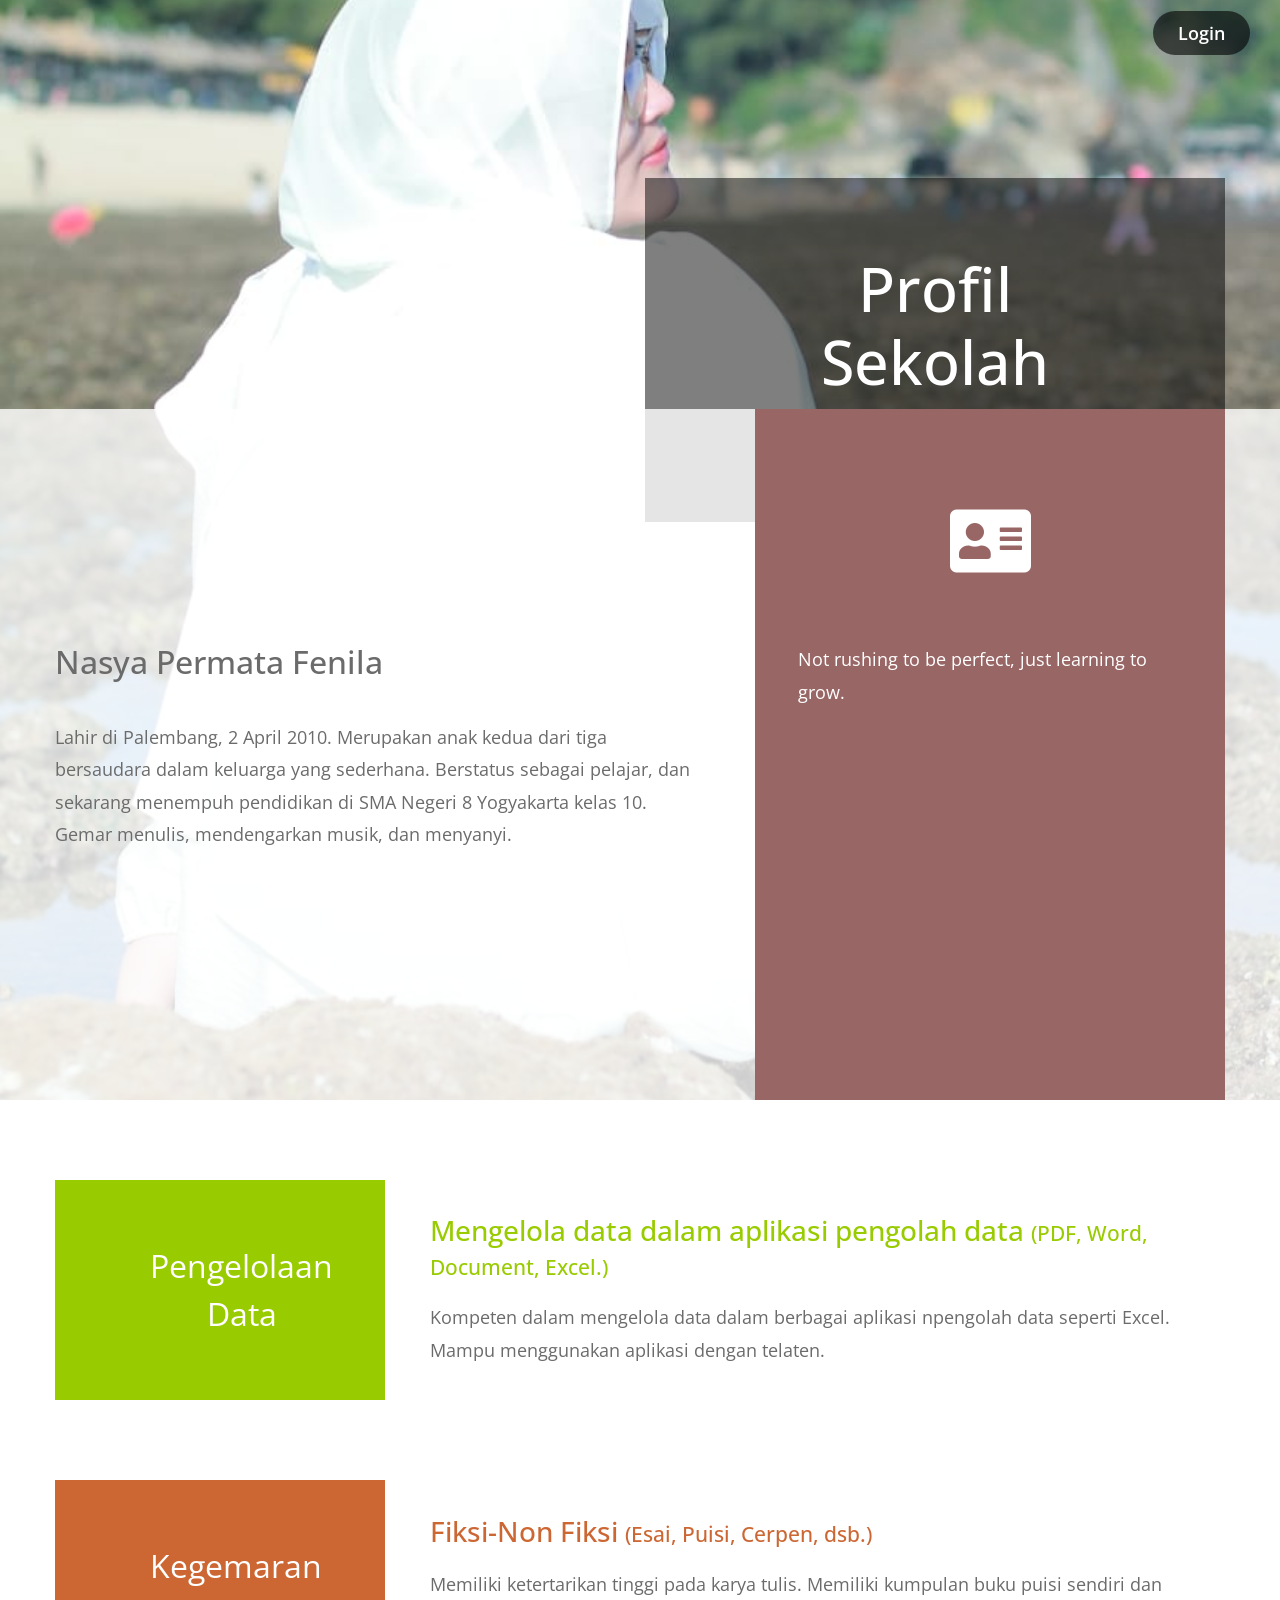
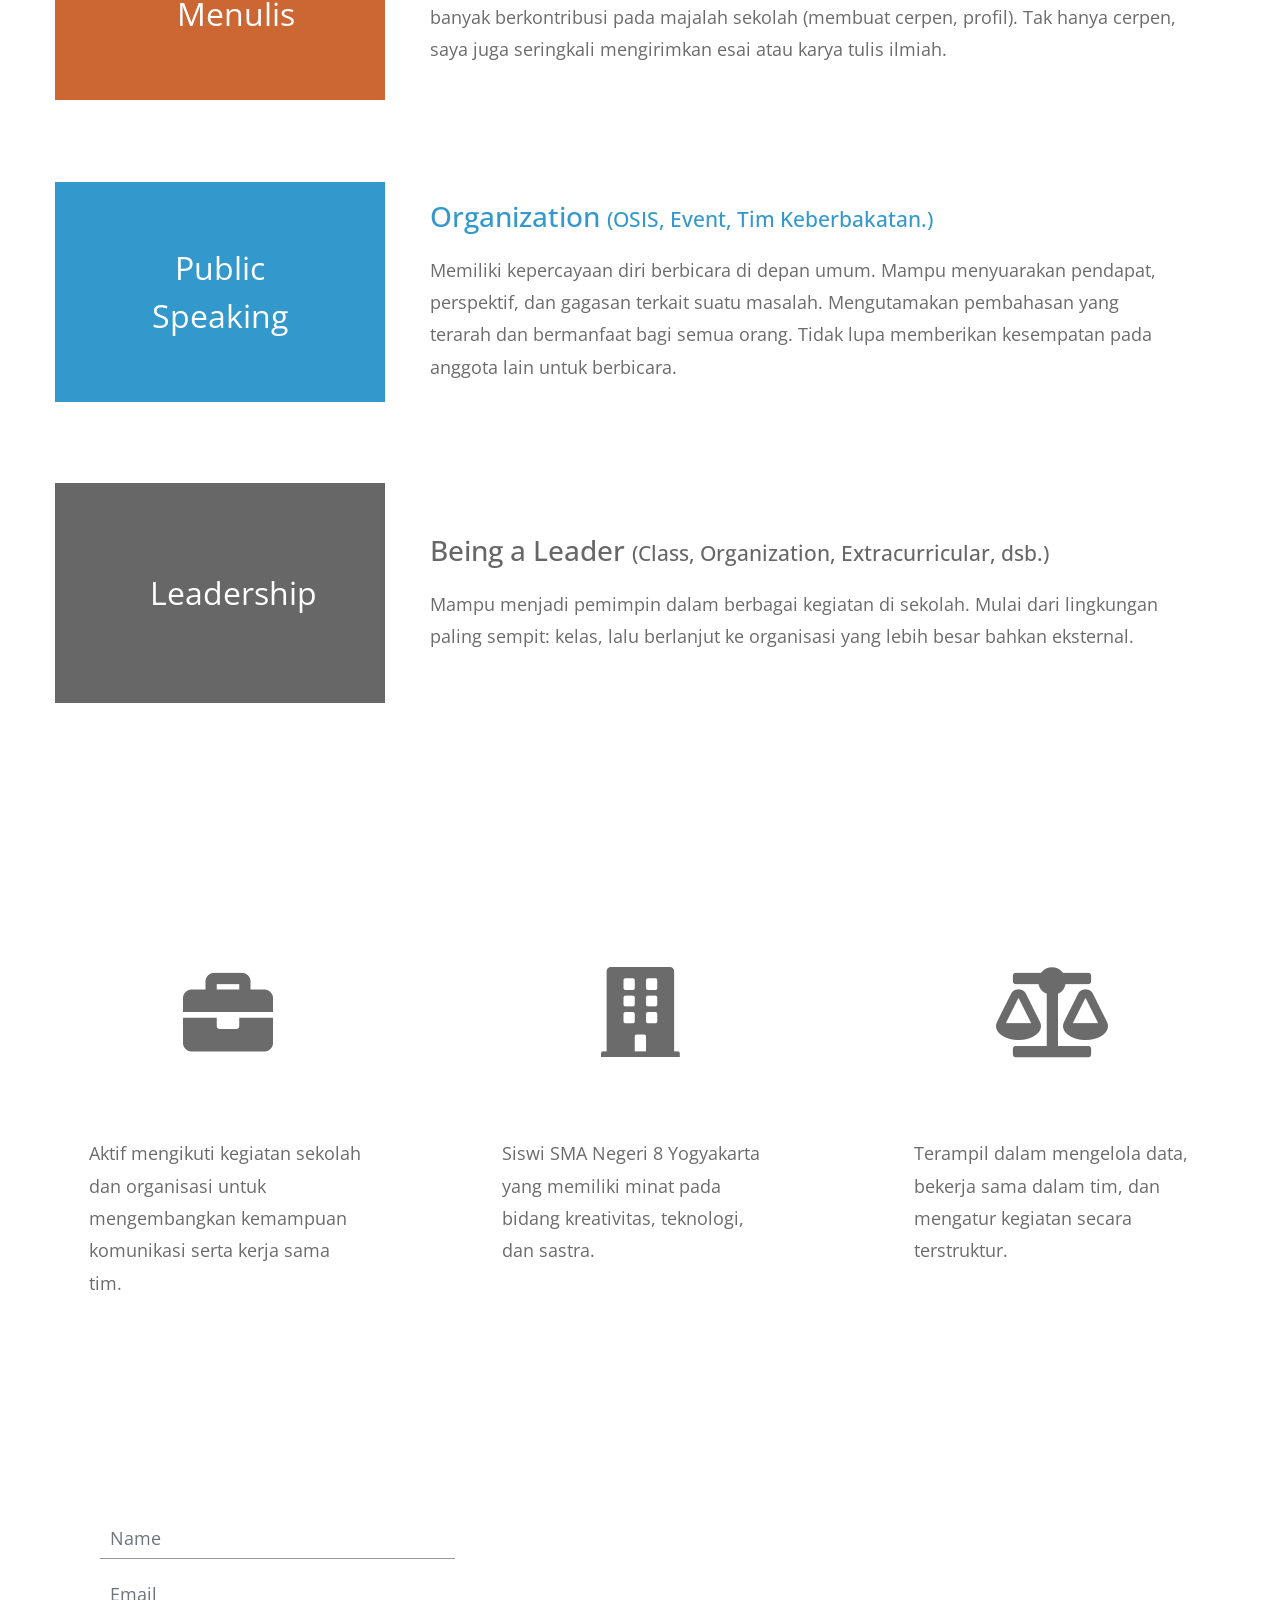
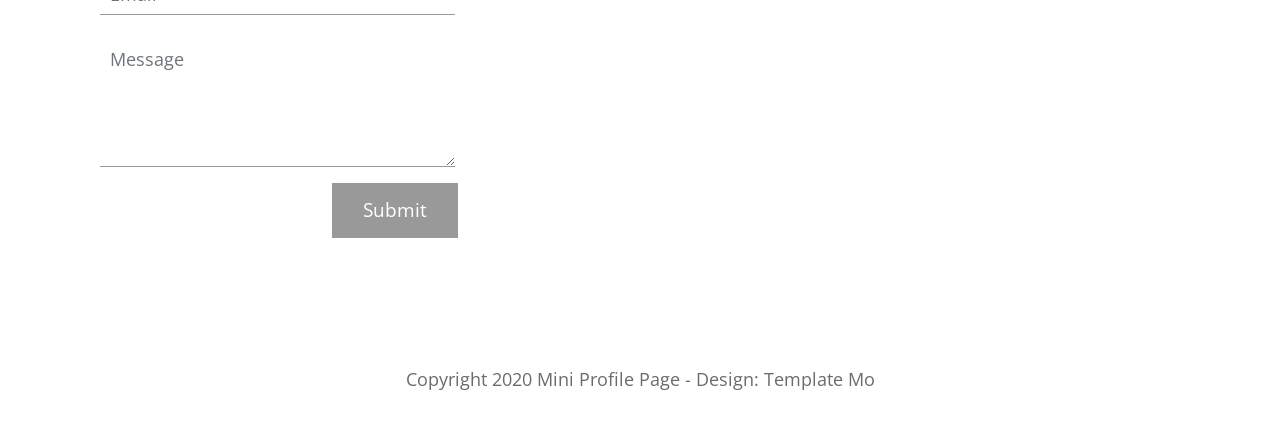
==== commit 9603af0b: "Update index.html" ====
--- a/index.html
+++ b/index.html
@@ -58,6 +58,9 @@
                 <p class="mb-0">
                   Not rushing to be perfect, just learning to grow.
                 </p>
+                <div class="youtube-video">
+ <iframe width="560" height="315" src="https://www.youtube.com/embed/88GkYKvnvvI?si=ww-pDImPM1xP_U5B" title="YouTube video player" frameborder="0" allow="accelerometer; autoplay; clipboard-write; encrypted-media; gyroscope; picture-in-picture; web-share" referrerpolicy="strict-origin-when-cross-origin" allowfullscreen></iframe>
+</div>
               </div>
             </div>
           </div>
@@ -266,5 +269,17 @@
         });
       });
     <script src="login/js/welcome.js"></script>
+    <script>
+
+const username = localStorage.getItem('username');
+
+if(username){
+
+document.getElementById('welcomeUser').innerHTML =
+"Hai, " + username + " 👋";
+
+}
+
+</script>
   </body>
 </html>
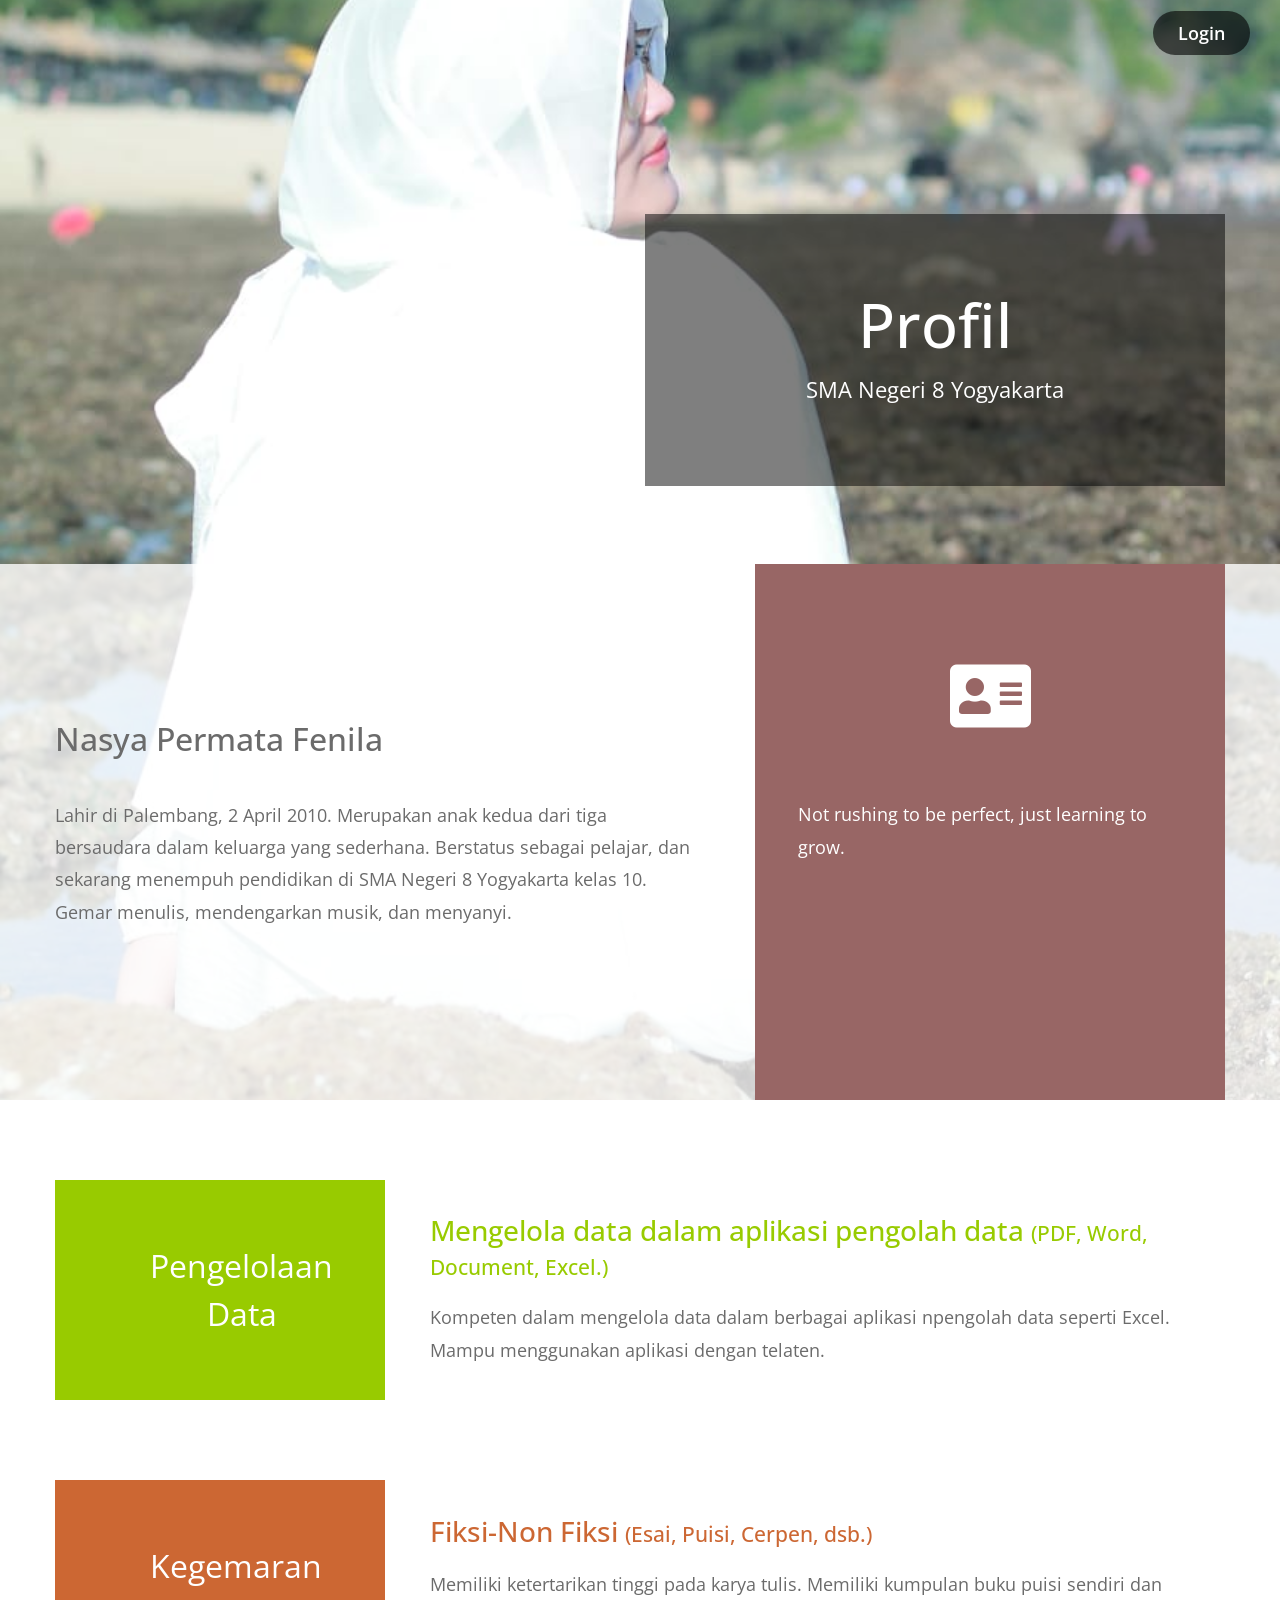
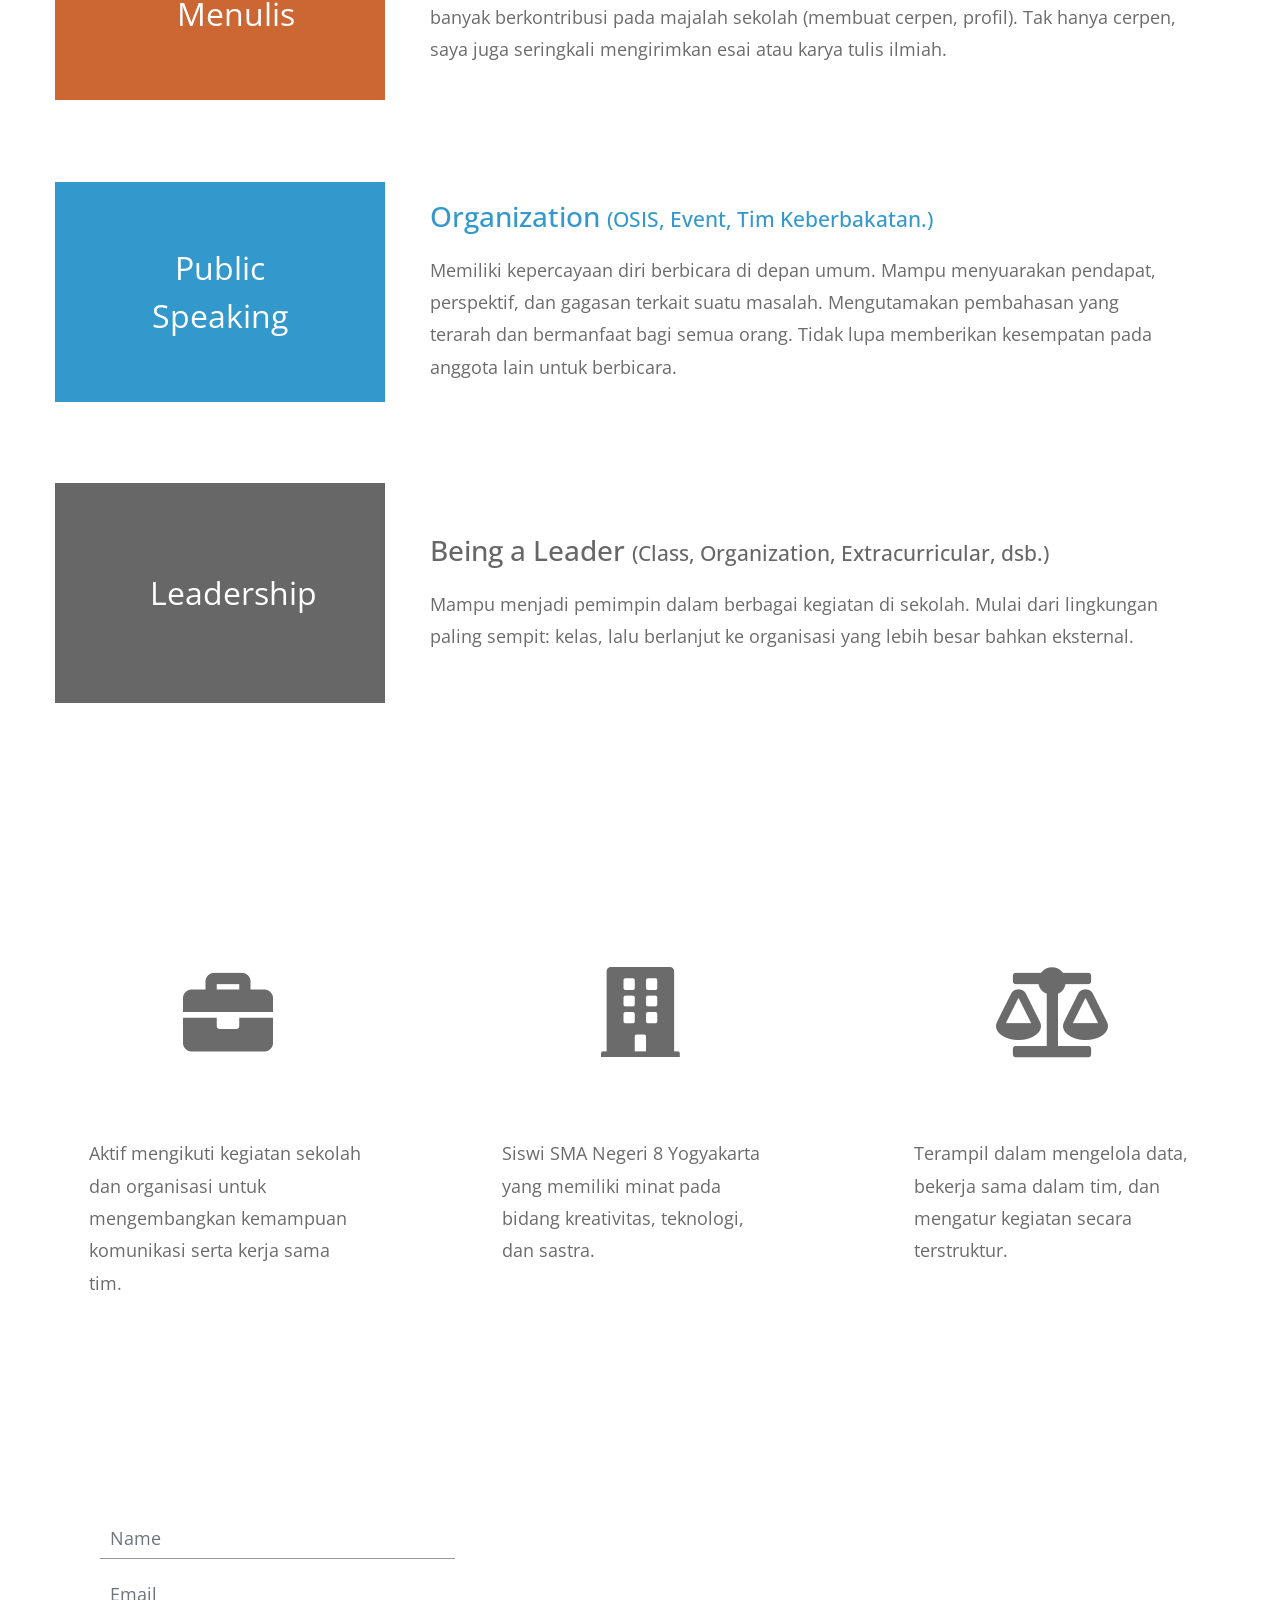
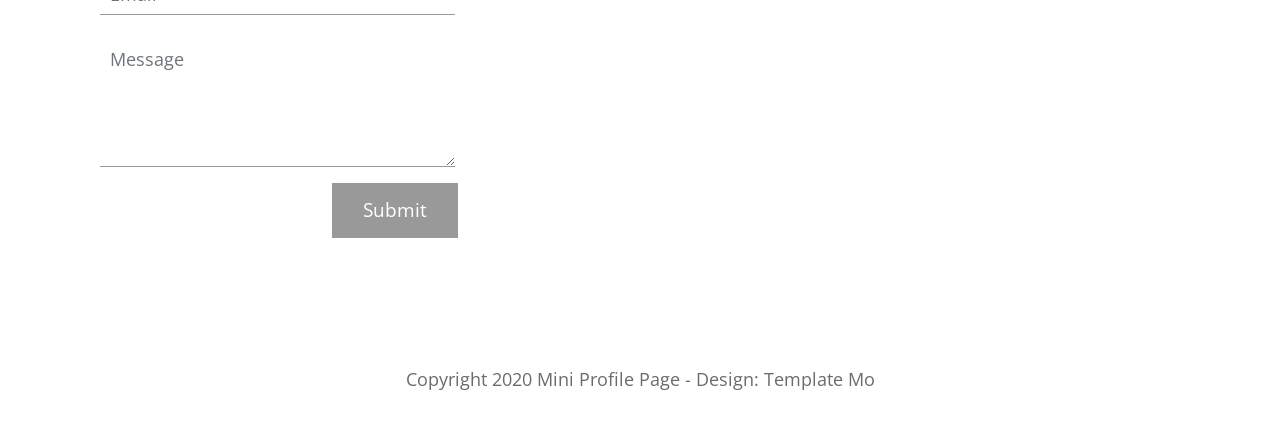
==== commit a41bfdc0: "Update index.html" ====
--- a/index.html
+++ b/index.html
@@ -30,7 +30,7 @@
             <!-- Black transparent bg -->
             <div class="ml-auto mr-0 tm-bg-black-transparent text-white tm-brand-container-inner">
               <div class="tm-brand-container text-center">
-                <h1 class="tm-brand-name">Profil Sekolah</h1>
+                <h1 class="tm-brand-name">Profil</h1>
                 <p class="tm-brand-description mb-0">SMA Negeri 8 Yogyakarta</p>
               </div>
             </div>
--- a/css/templatemo-style.css
+++ b/css/templatemo-style.css
@@ -363,3 +363,12 @@
   background-color: white;
   color: black;
 }
+
+.youtube-video{
+  margin-top: 20px;
+}
+
+.youtube-video iframe{
+  width: 250px;
+  height: 140px;
+}
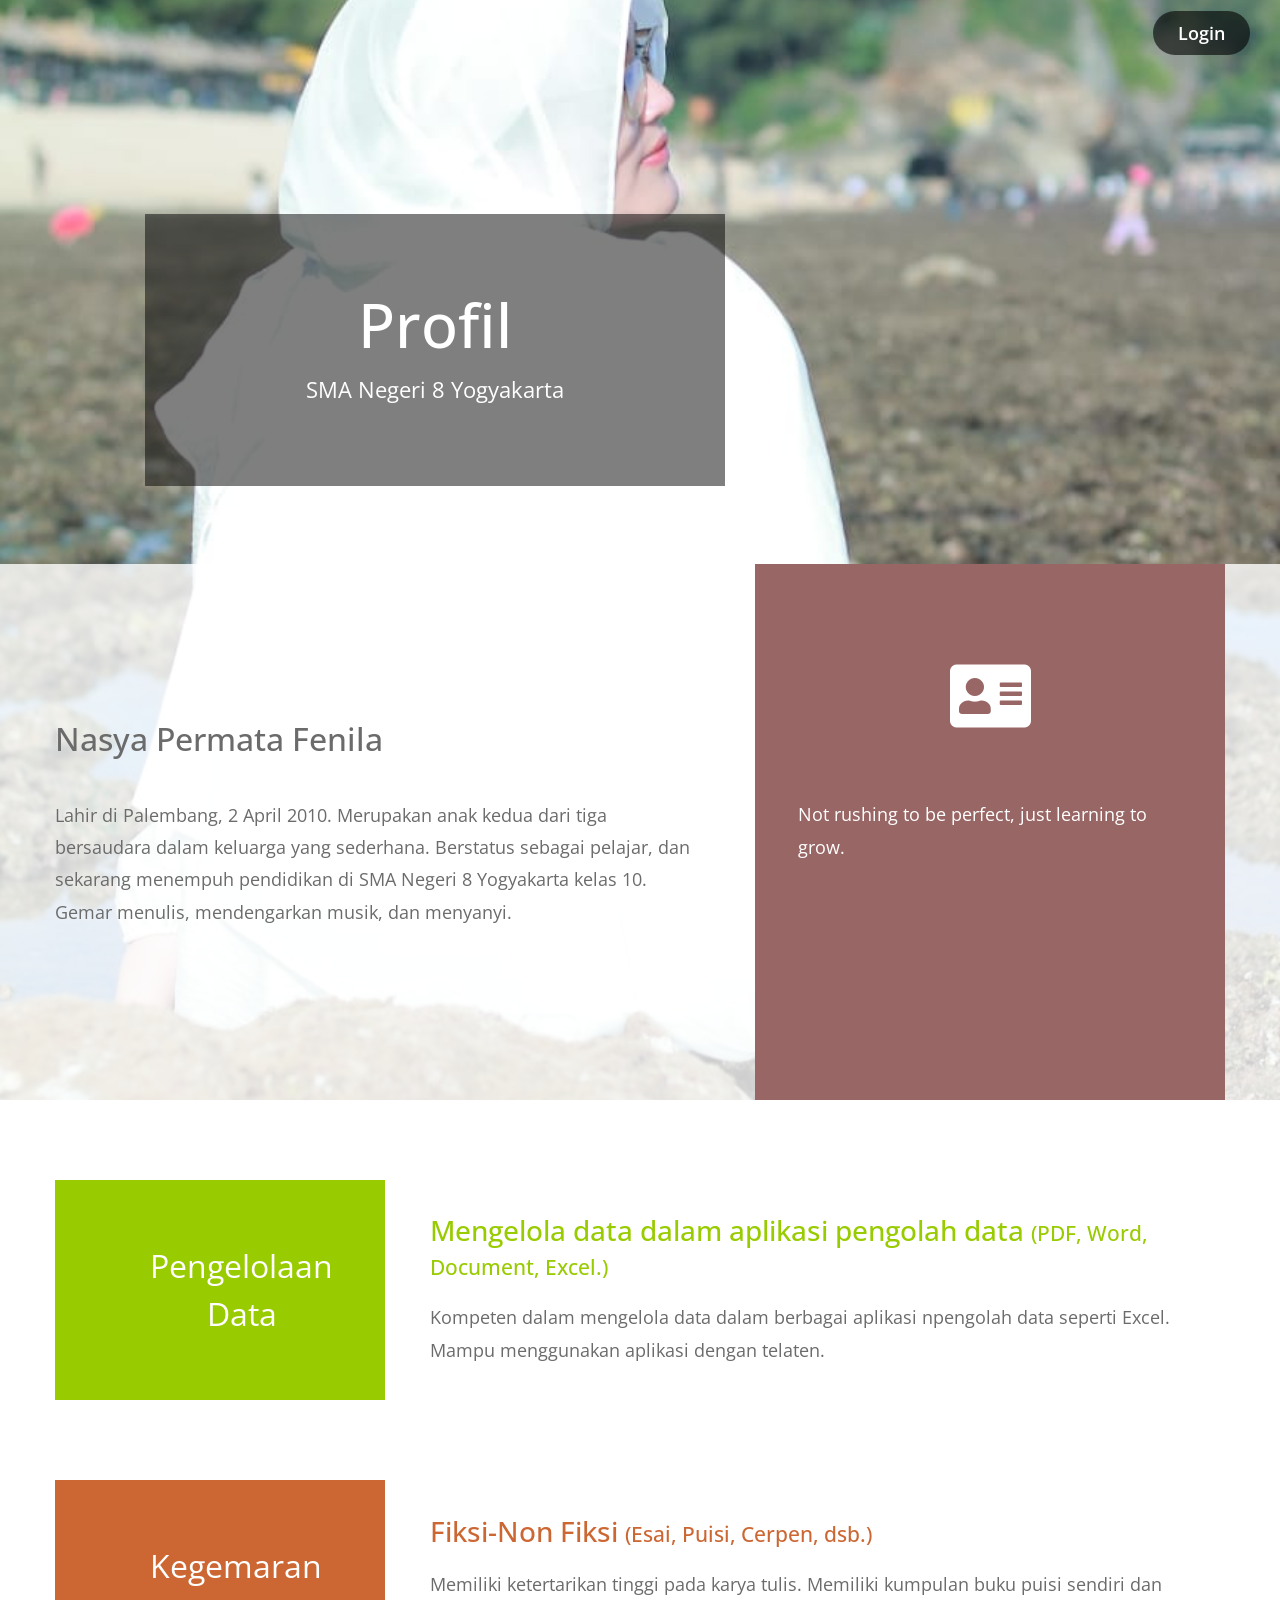
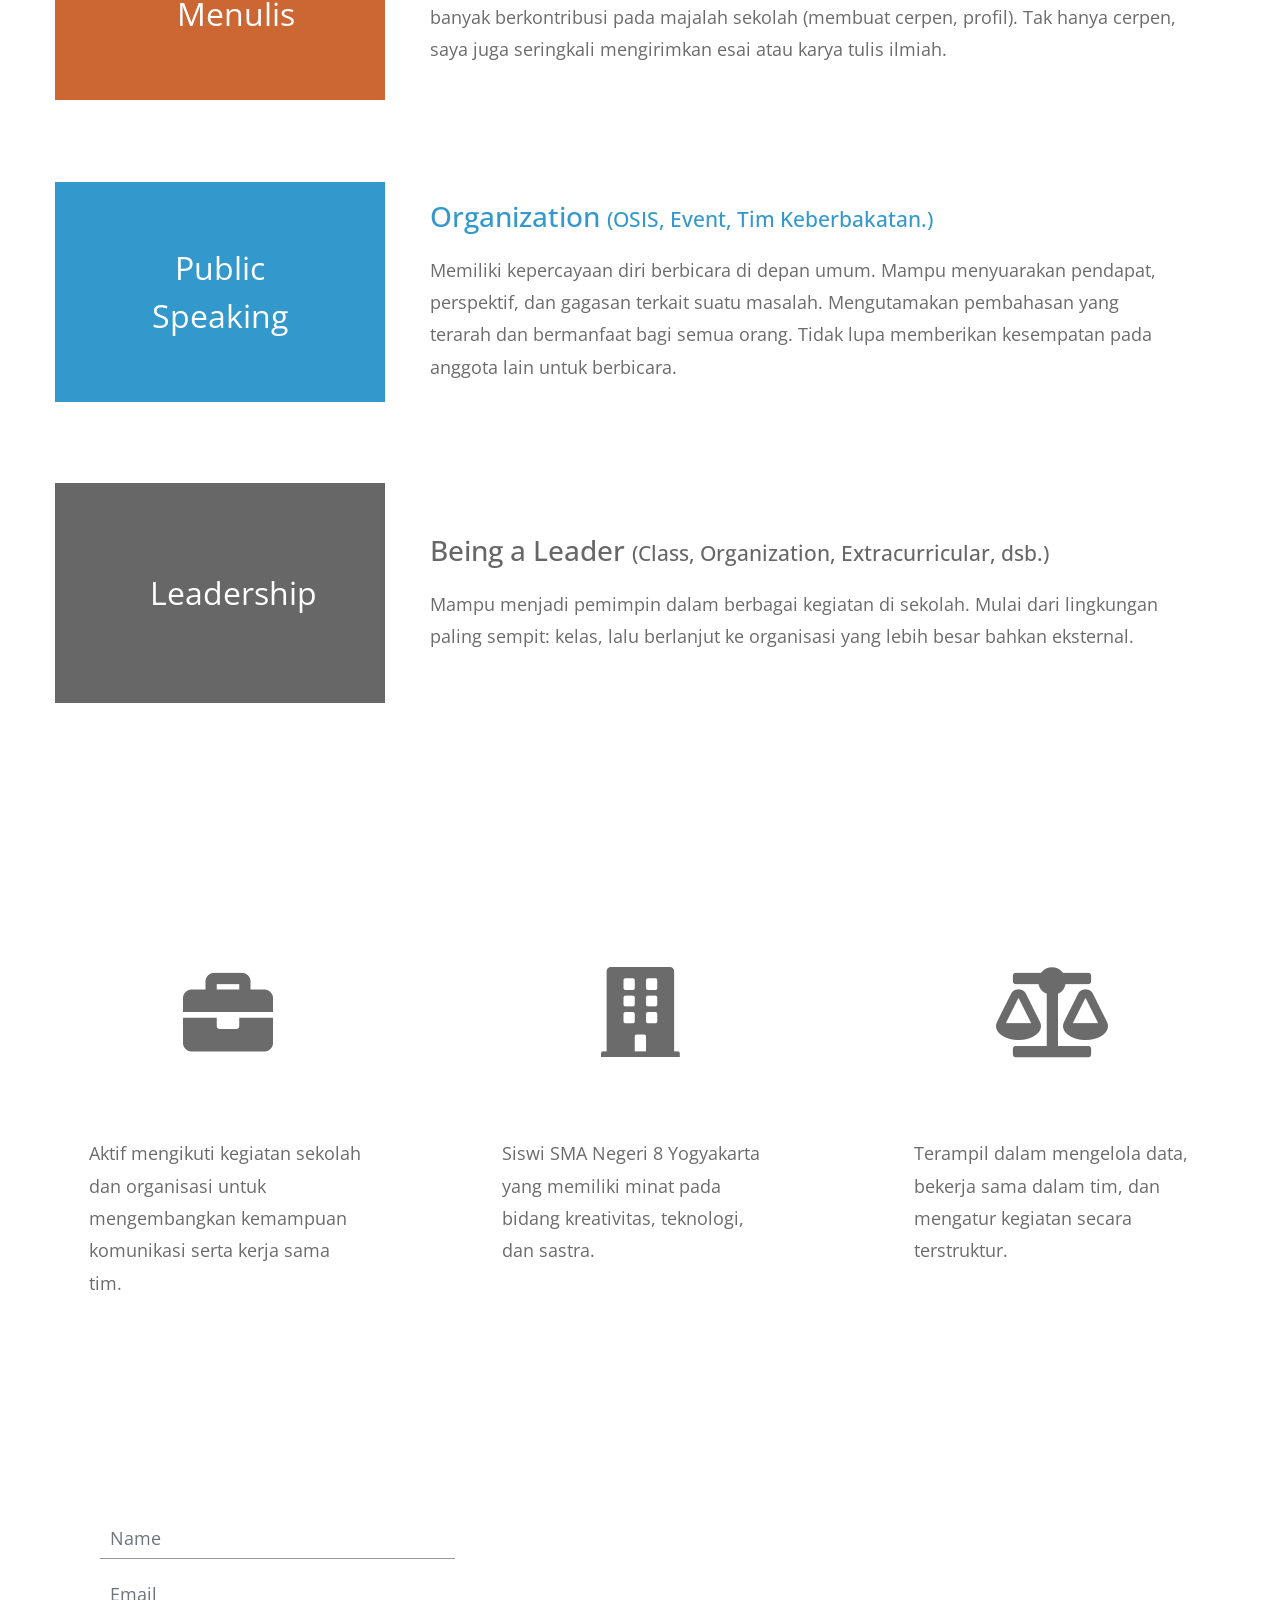
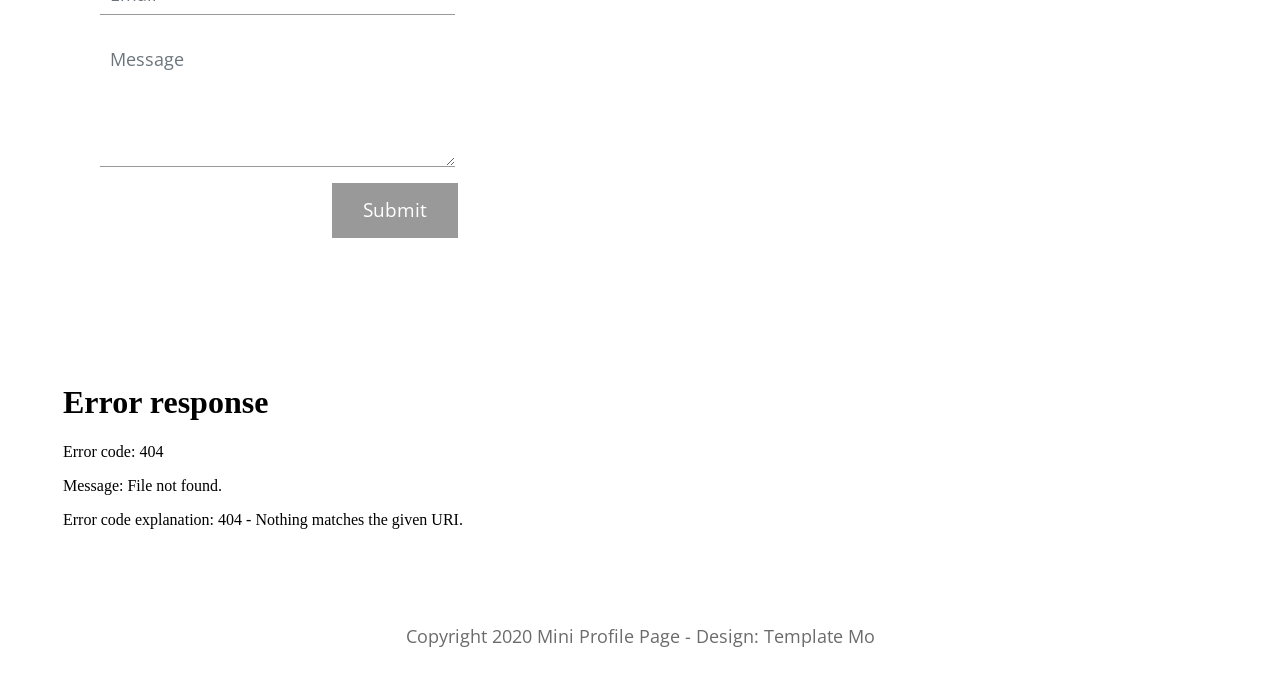
==== commit 4a7484fe: "Update index.html" ====
--- a/index.html
+++ b/index.html
@@ -24,8 +24,9 @@
     <!-- Welcome Section -->
     <section id="tmWelcome" class="parallax-window" data-parallax="scroll" data-image-src="img/WhatsApp Image 2026-05-20 at 10.12.50.jpeg">
       <div class="container-fluid tm-brand-container-outer">
-        <div class="row">
-          <div class="col-12">
+        <div class="row align-items-start">
+          
+  <div class="col-md-7">
             <!-- Logo Area -->
             <!-- Black transparent bg -->
             <div class="ml-auto mr-0 tm-bg-black-transparent text-white tm-brand-container-inner">
@@ -144,7 +145,7 @@
     <!-- End portfolio section -->
 
     <!-- Contact section -->
-    <div id="tmContact" class="parallax-window" data-parallax="scroll" data-image-src="img/img/WhatsApp Image 2026-05-20 at 10.12.40.jpeg">
+    <div id="tmContact" class="parallax-window" data-parallax="scroll" data-image-src="img/WhatsApp Image 2026-05-20 at 10.12.40.jpeg">
       <div class="container-fluid">
         <div class="row">
           <div class="col-12">
@@ -220,6 +221,21 @@
               </div>
             </form>
           </div>
+
+<div class="col-md-5">
+  <div class="map-container">
+    <iframe
+      src="<iframe src="https://www.google.com/maps/embed?pb=!1m18!1m12!1m3!1d3952.899631853736!2d110.39538499999999!3d-7.800450000000001!2m3!1f0!2f0!3f0!3m2!1i1024!2i768!4f13.1!3m3!1m2!1s0x2e7a57669d43fe55%3A0x75fae1bb400d4da5!2sSMA%20Negeri%208%20Yogyakarta!5e0!3m2!1sid!2sid!4v1779620814582!5m2!1sid!2sid"
+      width="100%"
+      height="250"
+      style="border:0;"
+      allowfullscreen=""
+      loading="lazy">
+    </iframe>
+</div>
+
+        </div>
+          </div>
         </div>
         <!-- row -->
         <div class="row">
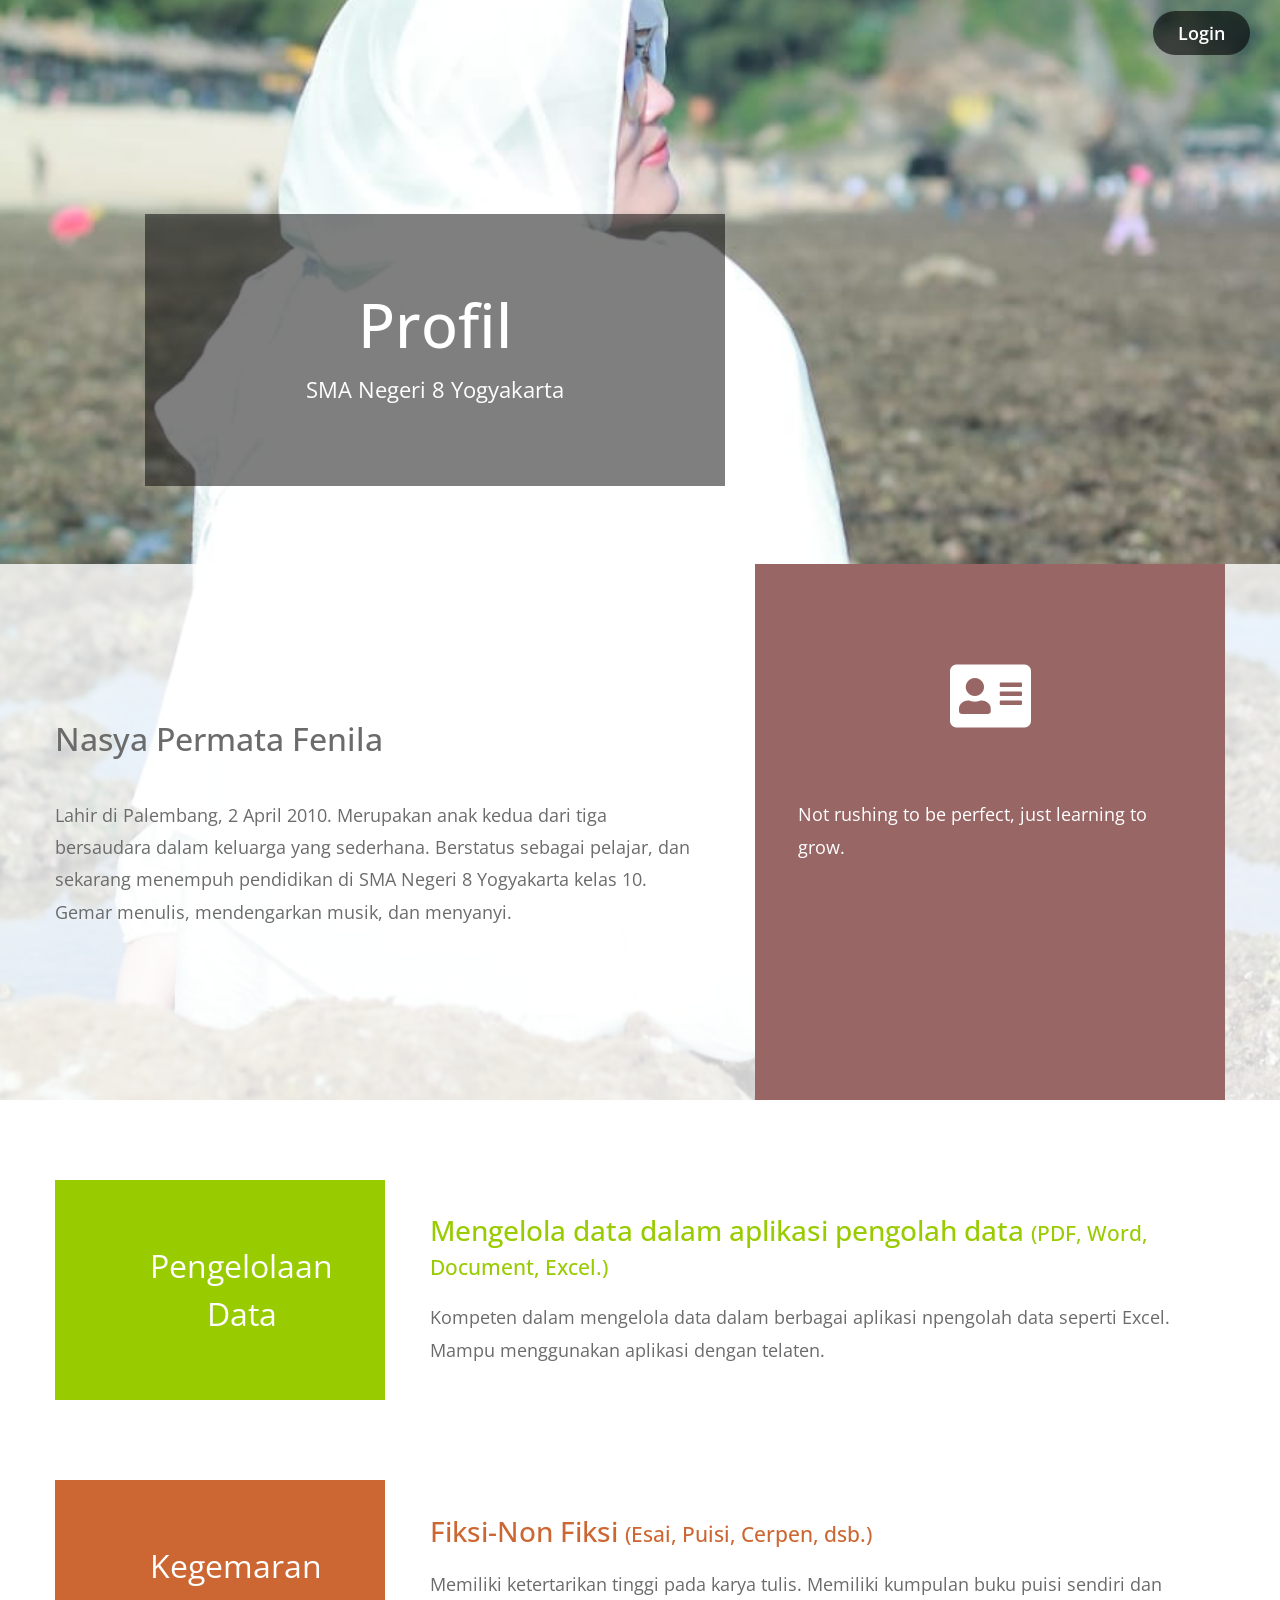
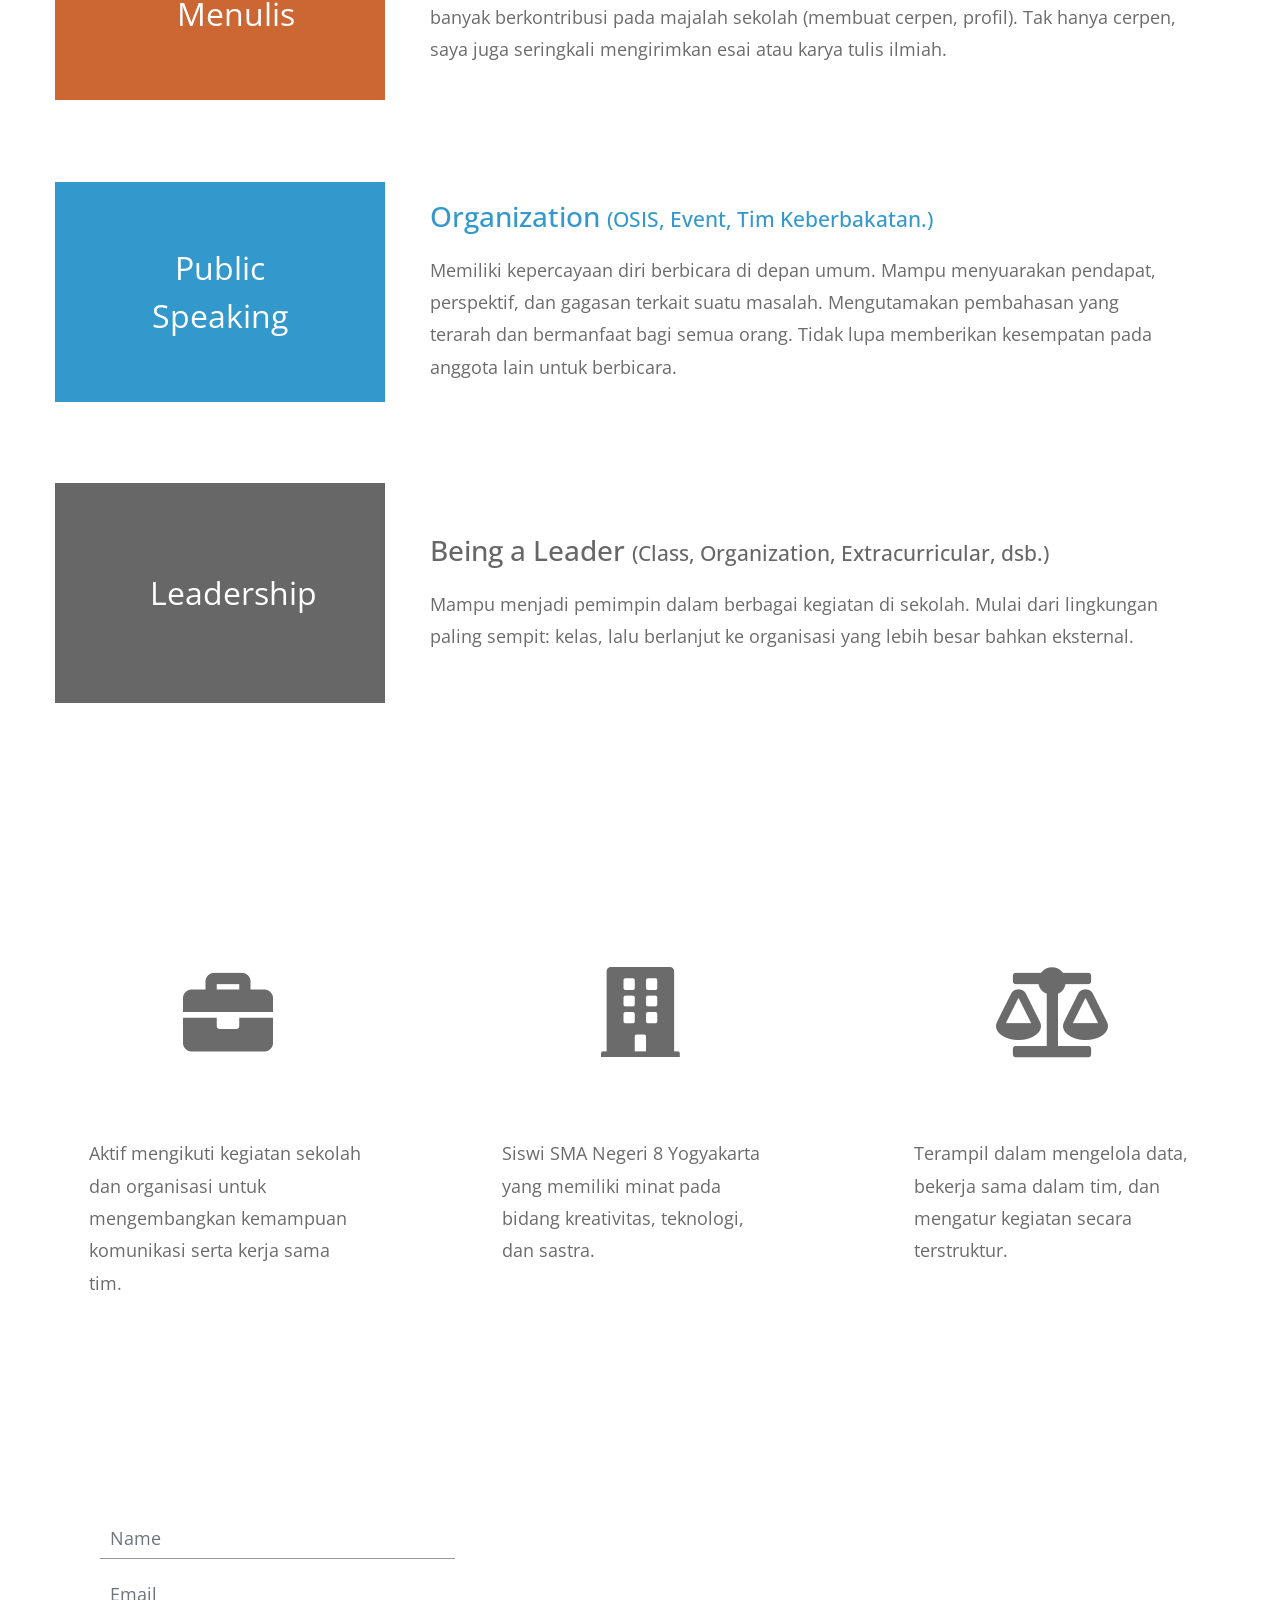
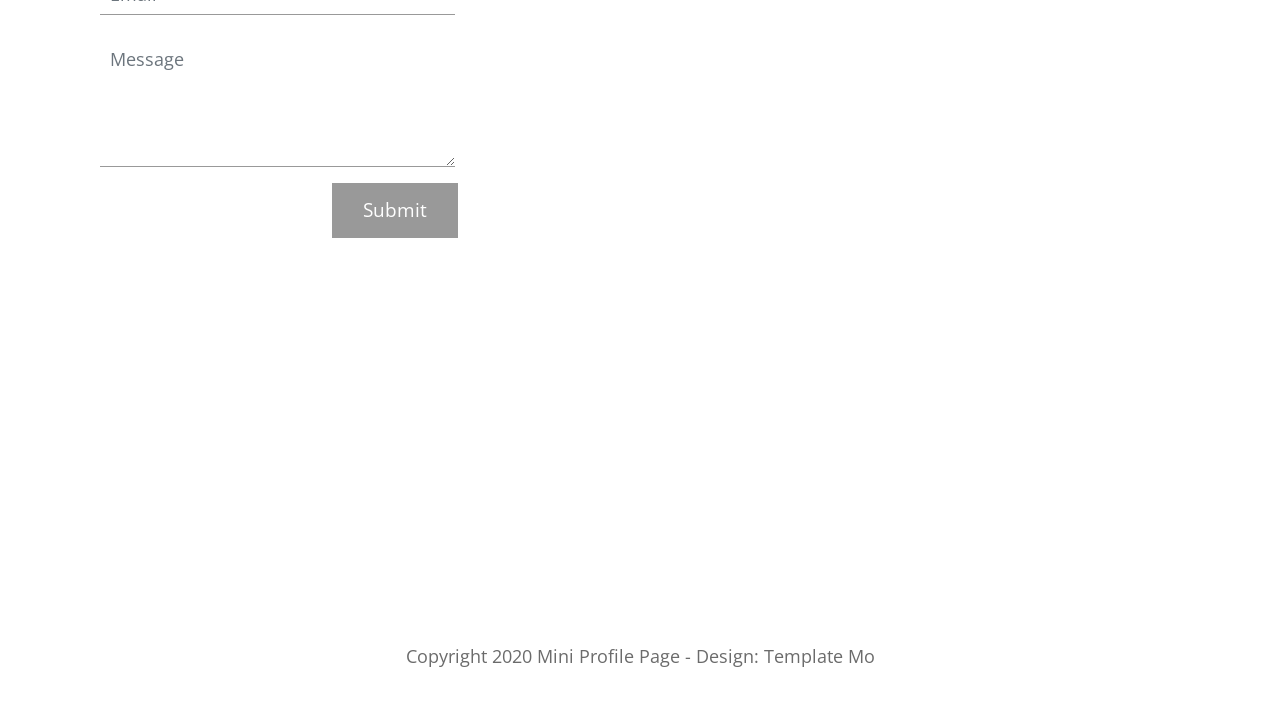
==== commit 0852a643: "Update index.html" ====
--- a/index.html
+++ b/index.html
@@ -224,14 +224,14 @@
 
 <div class="col-md-5">
   <div class="map-container">
-    <iframe
-      src="<iframe src="https://www.google.com/maps/embed?pb=!1m18!1m12!1m3!1d3952.899631853736!2d110.39538499999999!3d-7.800450000000001!2m3!1f0!2f0!3f0!3m2!1i1024!2i768!4f13.1!3m3!1m2!1s0x2e7a57669d43fe55%3A0x75fae1bb400d4da5!2sSMA%20Negeri%208%20Yogyakarta!5e0!3m2!1sid!2sid!4v1779620814582!5m2!1sid!2sid"
-      width="100%"
-      height="250"
-      style="border:0;"
-      allowfullscreen=""
-      loading="lazy">
-    </iframe>
+<iframe src="https://www.google.com/maps/embed?pb=!1m18!1m12!1m3!1d3952.899631853736!2d110.39538499999999!3d-7.800450000000001!2m3!1f0!2f0!3f0!3m2!1i1024!2i768!4f13.1!3m3!1m2!1s0x2e7a57669d43fe55%3A0x75fae1bb400d4da5!2sSMA%20Negeri%208%20Yogyakarta!5e0!3m2!1sid!2sid!4v1779620814582!5m2!1sid!2sid"
+width="100%"
+height="250"
+style="border:0;"
+allowfullscreen=""
+loading="lazy">
+</iframe>
+</div>
 </div>
 
         </div>
--- a/css/templatemo-style.css
+++ b/css/templatemo-style.css
@@ -372,3 +372,13 @@
   width: 250px;
   height: 140px;
 }
+
+.map-container{
+  margin-top: 20px;
+  border-radius: 20px;
+  overflow: hidden;
+}
+
+.map-container iframe{
+  border-radius: 20px;
+}
